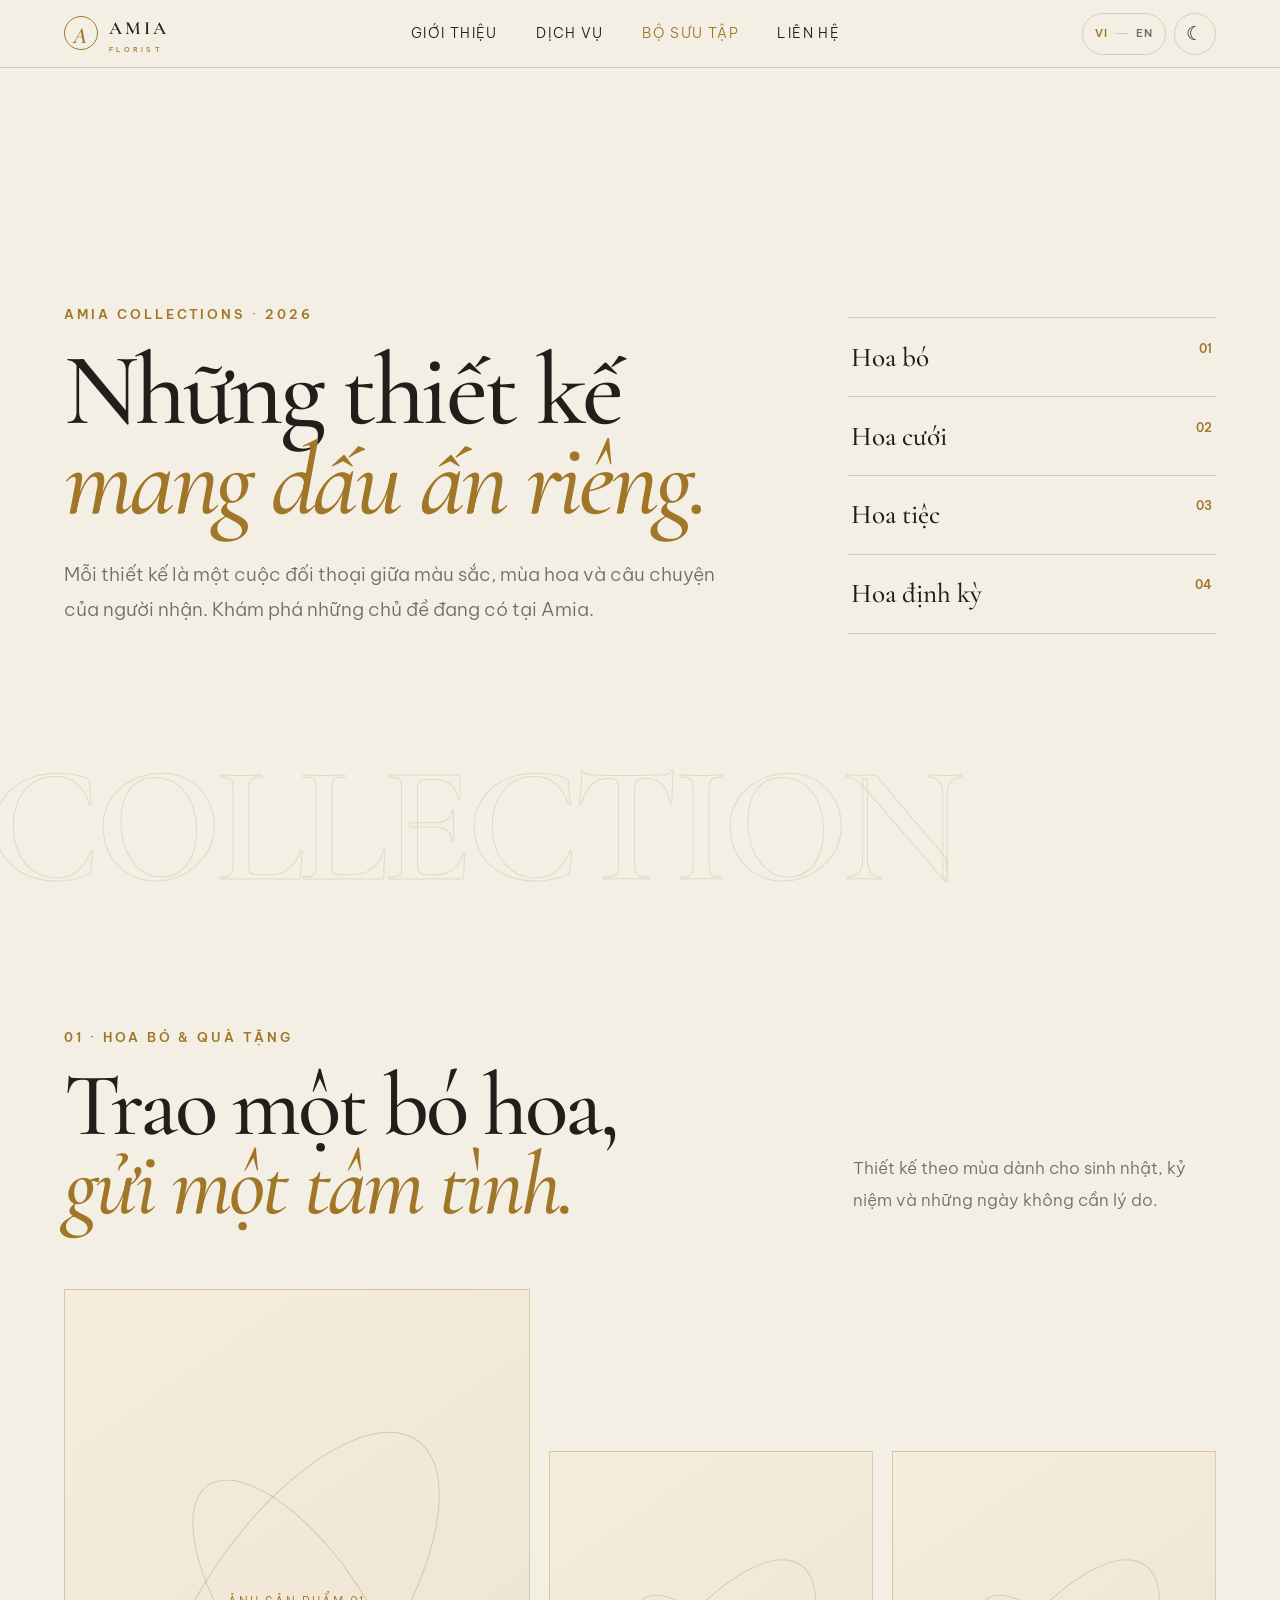
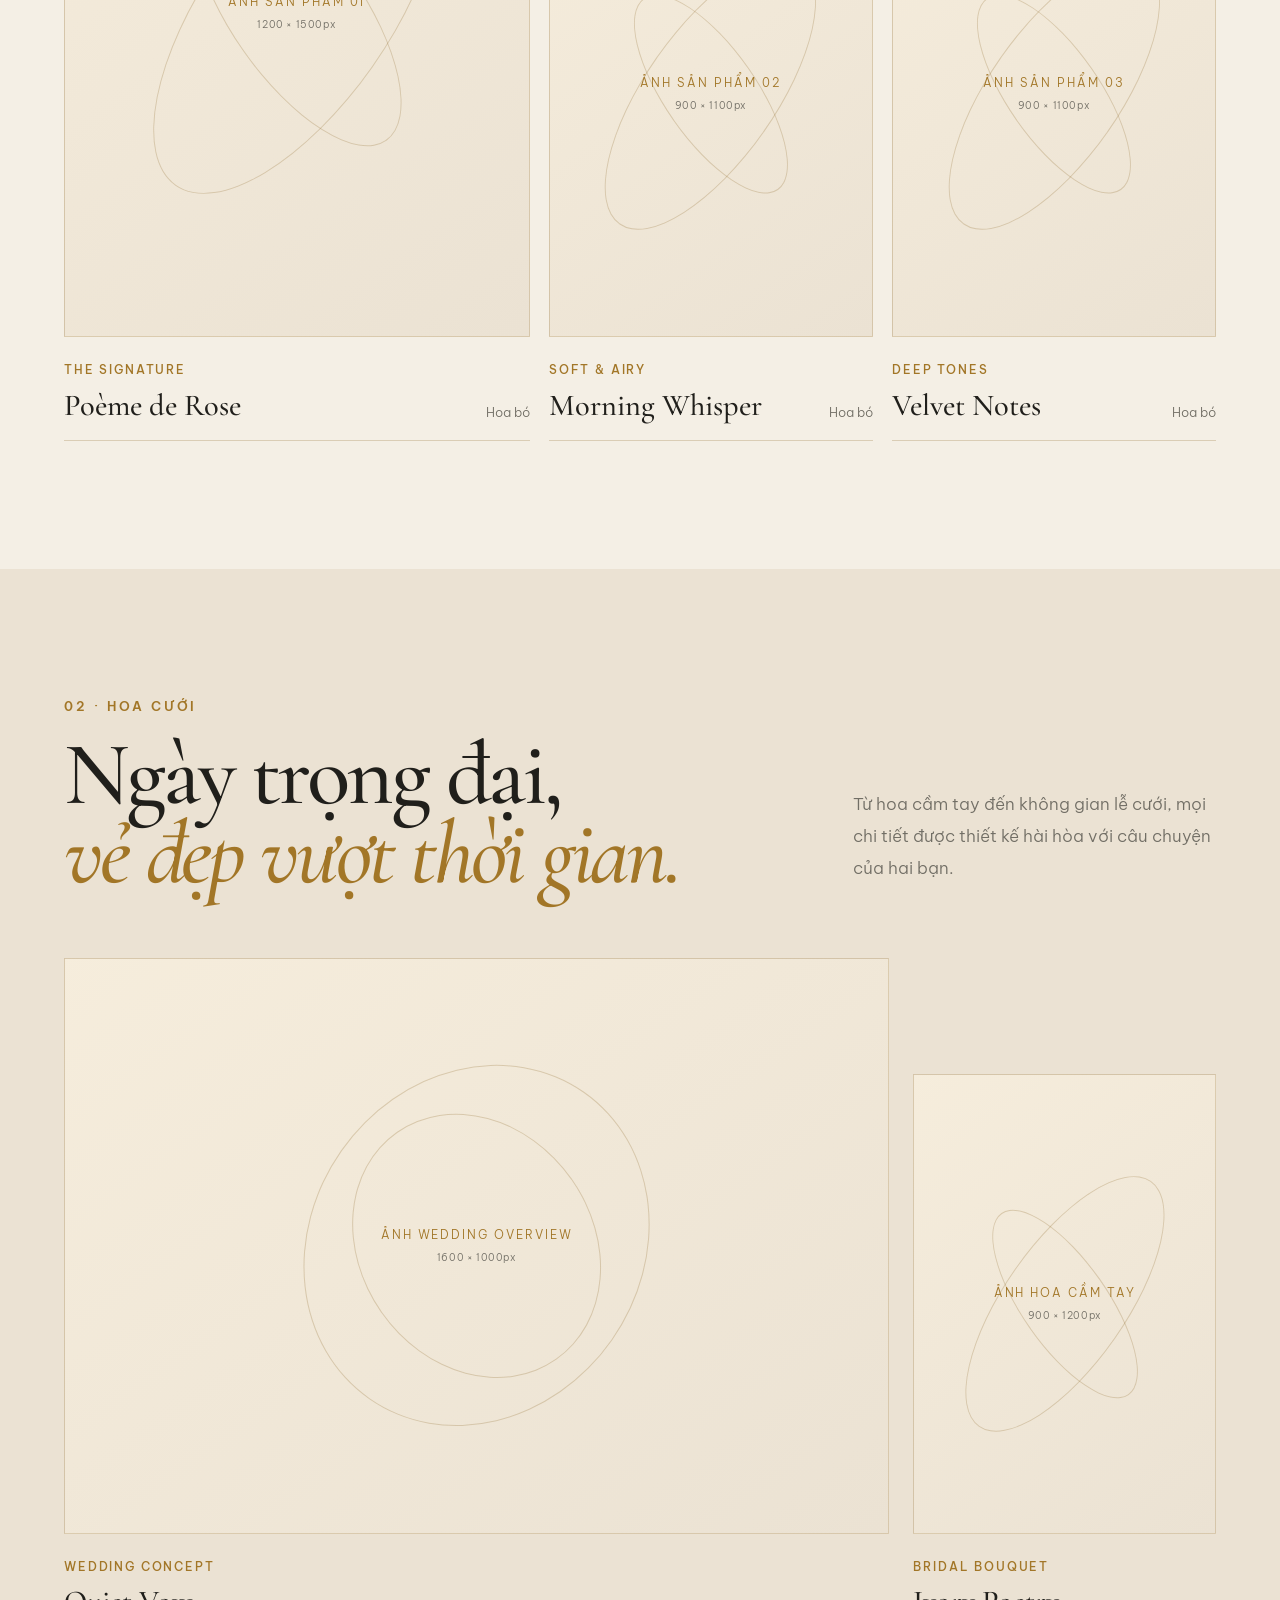
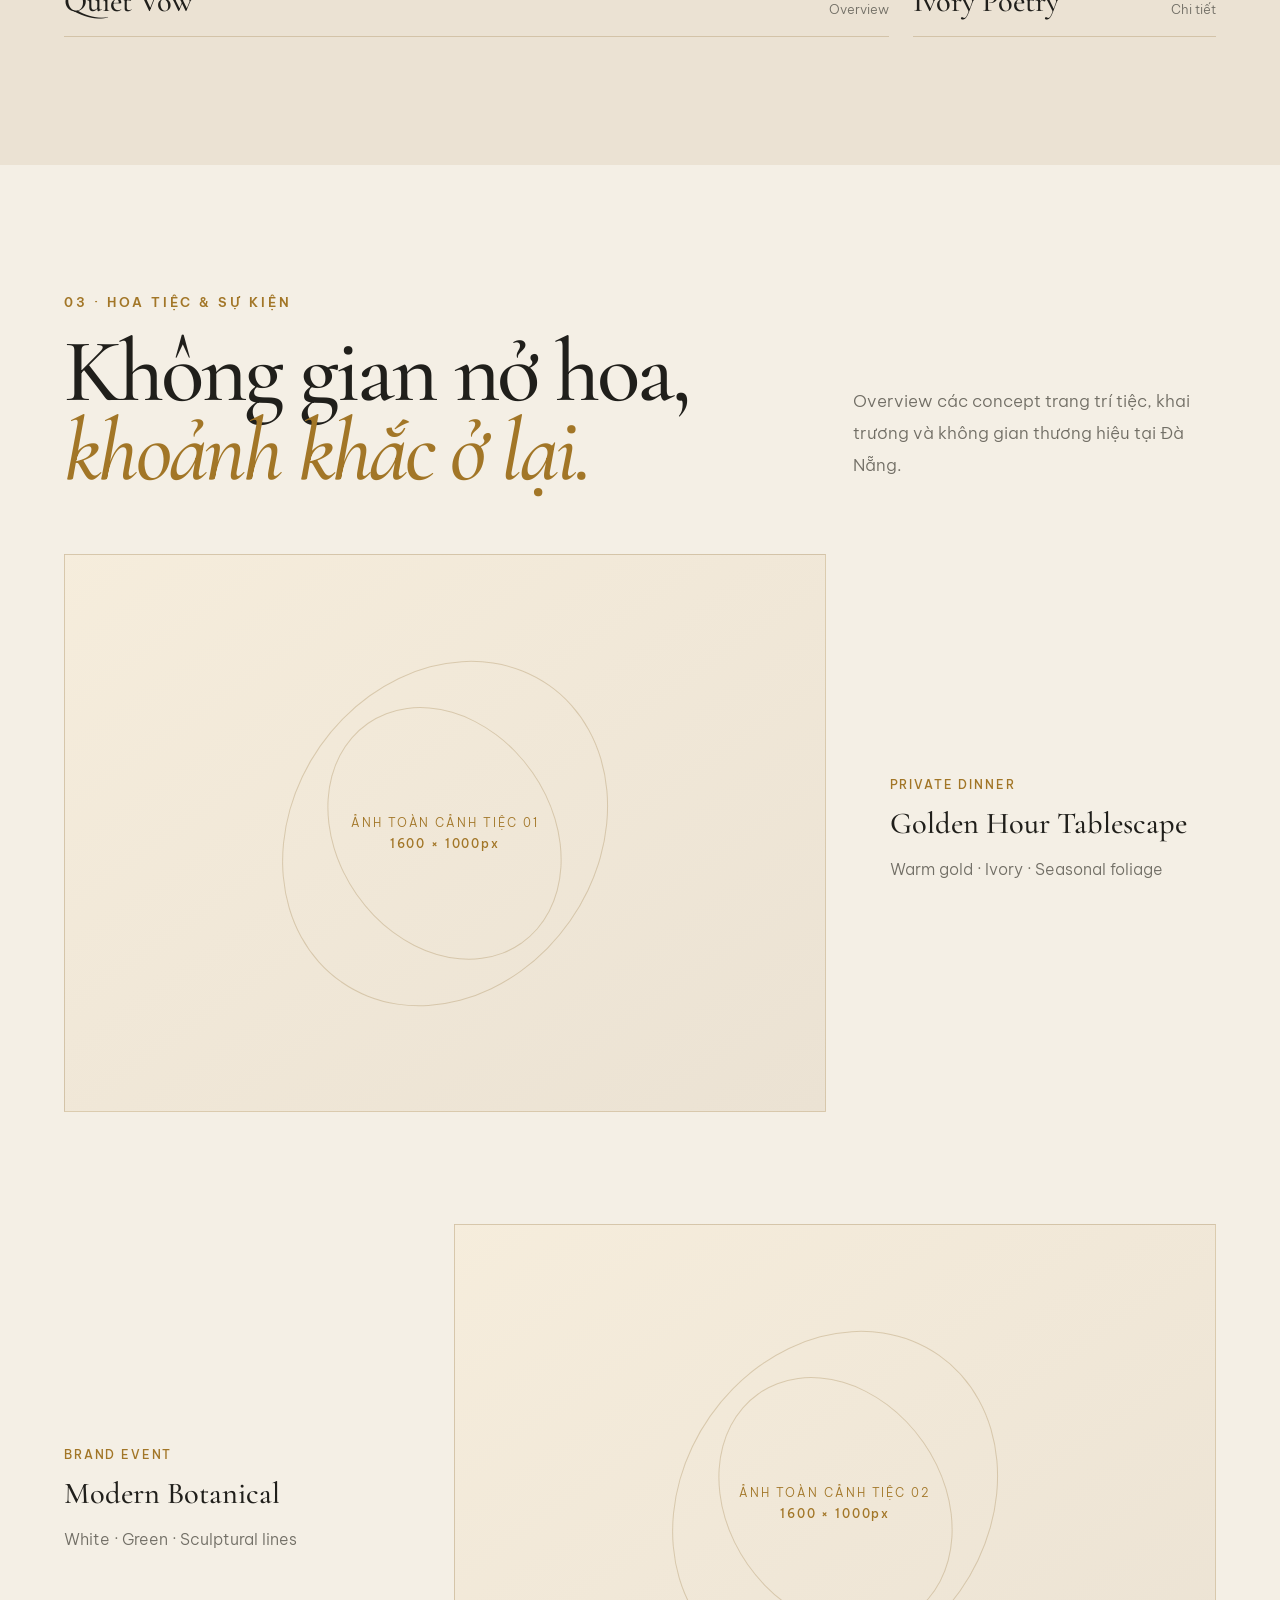
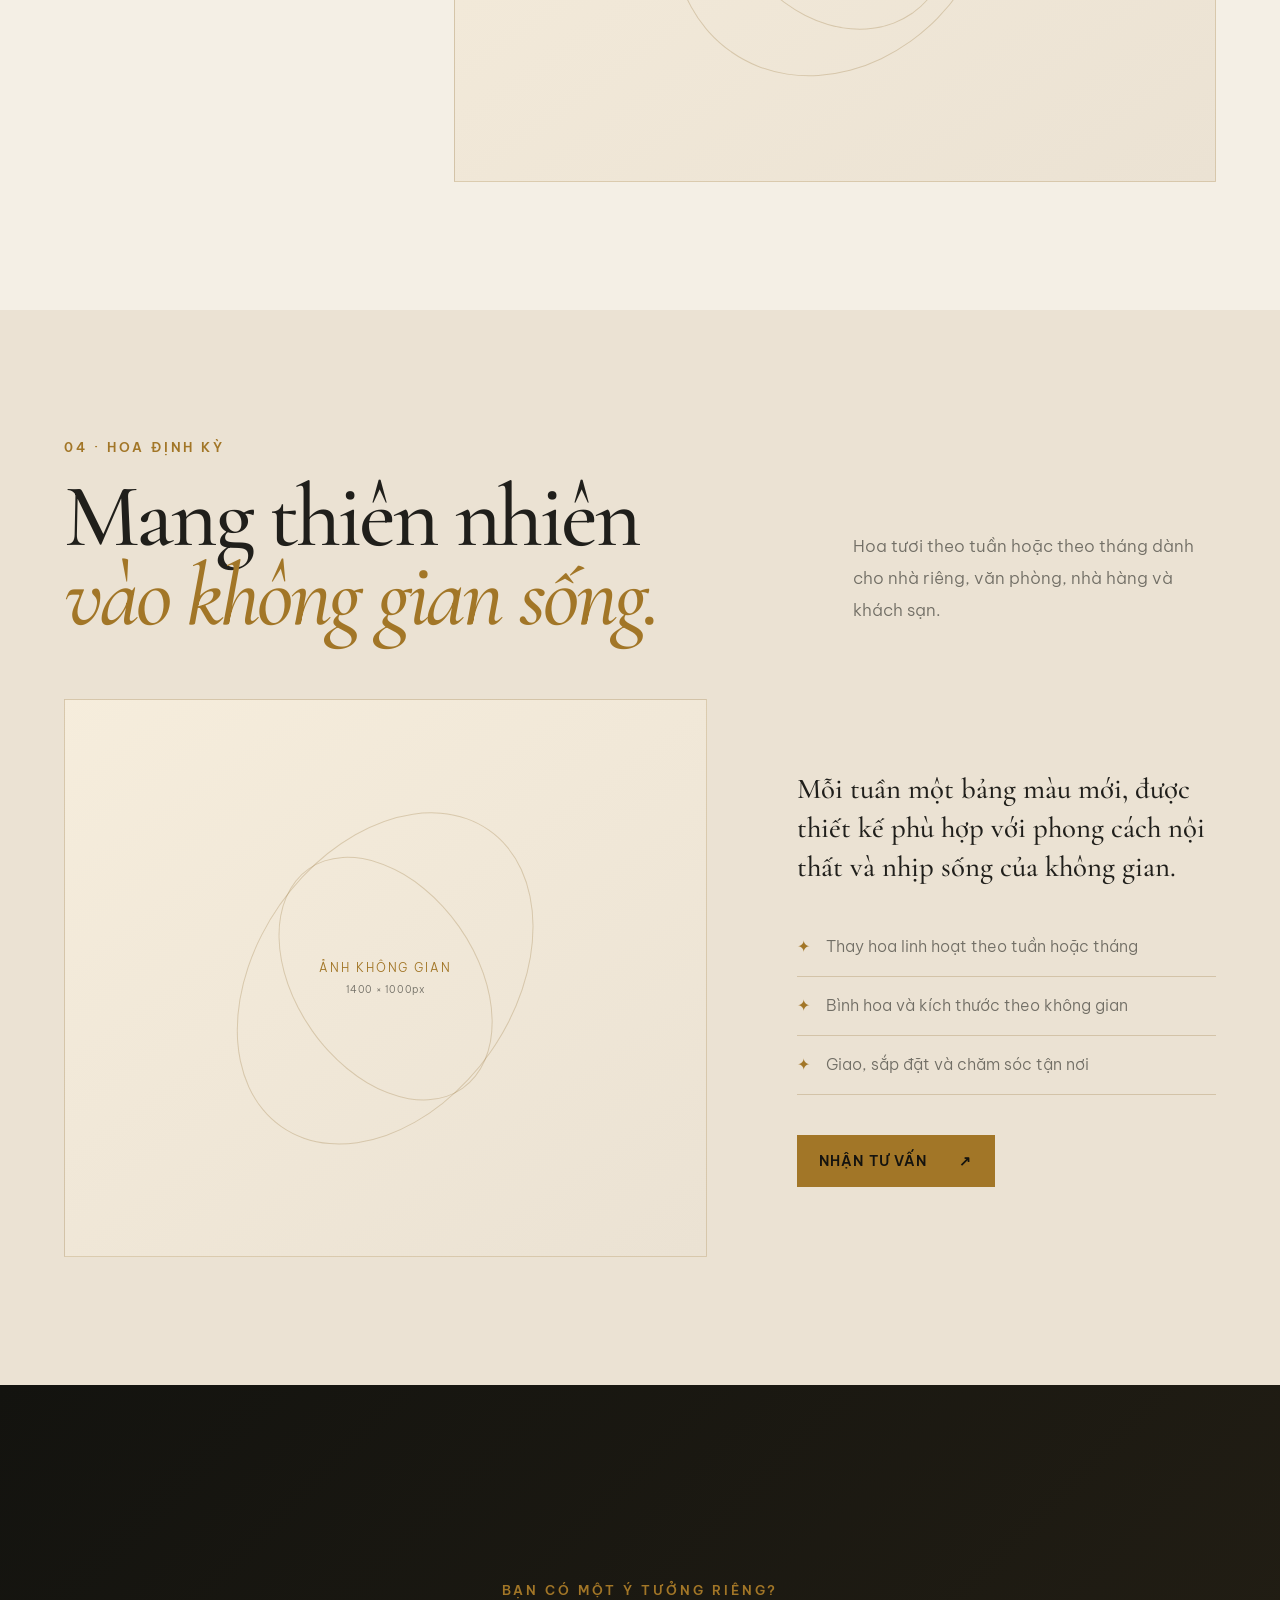
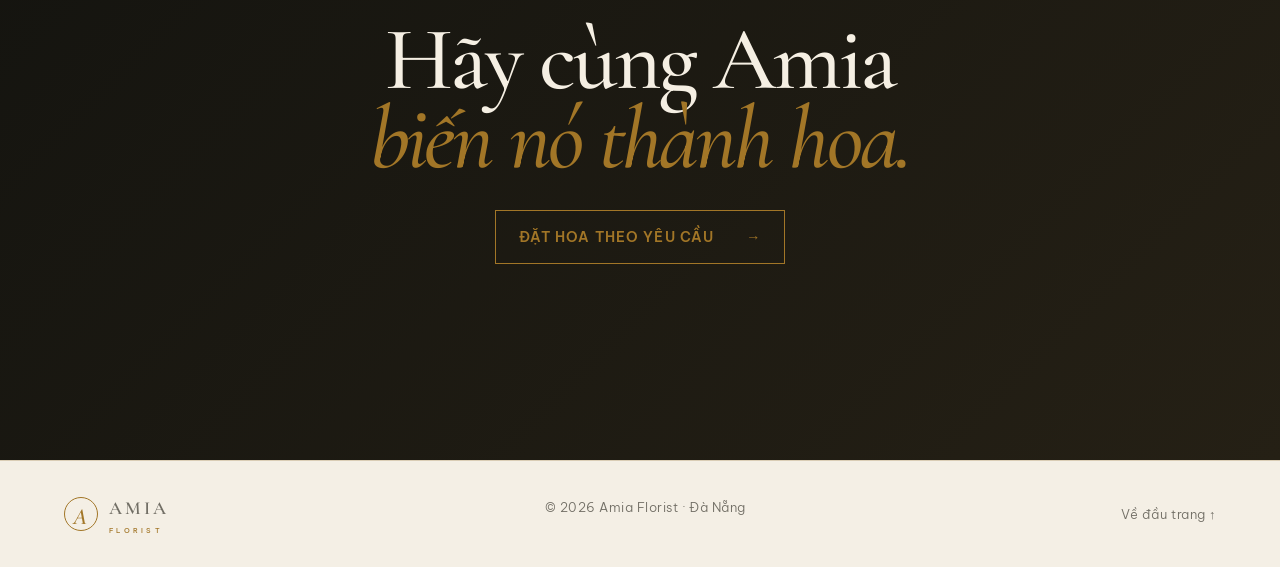
==== collection.html @ 40a5af95 "Init" ====
<!doctype html>
<html lang="vi" data-theme="dark">
<head>
  <meta charset="UTF-8">
  <meta name="viewport" content="width=device-width, initial-scale=1.0">
  <title>Bộ sưu tập hoa | Amia Florist Đà Nẵng</title>
  <meta name="description" content="Khám phá bộ sưu tập hoa bó, hoa cưới, hoa tiệc và trang trí sự kiện của Amia Florist tại Đà Nẵng.">
  <meta name="robots" content="index, follow">
  <link rel="canonical" href="https://your-domain.vn/collection.html">
  <link rel="preconnect" href="https://fonts.googleapis.com">
  <link rel="preconnect" href="https://fonts.gstatic.com" crossorigin>
  <link href="https://fonts.googleapis.com/css2?family=Be+Vietnam+Pro:wght@300;400;500;600&family=Cormorant+Garamond:ital,wght@0,500;0,600;1,500&display=swap" rel="stylesheet">
  <link rel="stylesheet" href="style.css">
  <link rel="stylesheet" href="collection.css">
</head>
<body class="collection-page">
  <a class="skip-link" href="#collection-main">Đi đến nội dung chính</a>
  <header class="site-header scrolled">
    <a class="brand" href="index.html" aria-label="Amia Florist - Trang chủ"><span class="brand-mark">A</span><span>AMIA <small>FLORIST</small></span></a>
    <nav class="desktop-nav" aria-label="Danh mục trang">
      <a href="index.html#about">Giới thiệu</a><a href="index.html#services">Dịch vụ</a>
      <a class="nav-active" href="#collection-main">Bộ sưu tập</a><a href="index.html#contact">Liên hệ</a>
    </nav>
    <div class="header-actions">
      <button class="language-toggle" type="button" aria-label="Switch to English" title="English"><span class="language-current">VI</span><i></i><span class="language-next">EN</span></button>
      <button class="theme-toggle" type="button" aria-label="Chuyển sang giao diện sáng"><span class="sun">☼</span><span class="moon">☾</span></button>
      <button class="menu-toggle" type="button" aria-label="Mở menu" aria-expanded="false"><span></span><span></span></button>
    </div>
  </header>
  <div class="mobile-menu" aria-hidden="true"><nav><a href="index.html">Trang chủ</a><a href="#bouquets">Hoa bó</a><a href="#wedding">Hoa cưới</a><a href="#events">Hoa tiệc</a><a href="#subscription">Hoa định kỳ</a><a href="index.html#contact">Liên hệ</a></nav></div>

  <main id="collection-main">
    <section class="collection-hero">
      <div class="collection-hero-copy reveal">
        <p class="eyebrow">AMIA COLLECTIONS · 2026</p>
        <h1>Những thiết kế<br><em>mang dấu ấn riêng.</em></h1>
        <p>Mỗi thiết kế là một cuộc đối thoại giữa màu sắc, mùa hoa và câu chuyện của người nhận. Khám phá những chủ đề đang có tại Amia.</p>
      </div>
      <nav class="collection-tabs reveal delay-1" aria-label="Chủ đề bộ sưu tập">
        <a href="#bouquets">Hoa bó <span>01</span></a><a href="#wedding">Hoa cưới <span>02</span></a><a href="#events">Hoa tiệc <span>03</span></a><a href="#subscription">Hoa định kỳ <span>04</span></a>
      </nav>
      <span class="giant-word">COLLECTION</span>
    </section>

    <section class="collection-section" id="bouquets">
      <header class="collection-heading reveal"><div><p class="eyebrow">01 · HOA BÓ & QUÀ TẶNG</p><h2>Trao một bó hoa,<br><em>gửi một tâm tình.</em></h2></div><p>Thiết kế theo mùa dành cho sinh nhật, kỷ niệm và những ngày không cần lý do.</p></header>
      <div class="product-grid product-grid-featured">
        <article class="product-card product-large reveal"><div class="image-placeholder"><span>ẢNH SẢN PHẨM 01<br><small>1200 × 1500px</small></span></div><div class="product-meta"><div><small>THE SIGNATURE</small><h3>Poème de Rose</h3></div><span>Hoa bó</span></div></article>
        <article class="product-card reveal delay-1"><div class="image-placeholder"><span>ẢNH SẢN PHẨM 02<br><small>900 × 1100px</small></span></div><div class="product-meta"><div><small>SOFT & AIRY</small><h3>Morning Whisper</h3></div><span>Hoa bó</span></div></article>
        <article class="product-card reveal delay-2"><div class="image-placeholder"><span>ẢNH SẢN PHẨM 03<br><small>900 × 1100px</small></span></div><div class="product-meta"><div><small>DEEP TONES</small><h3>Velvet Notes</h3></div><span>Hoa bó</span></div></article>
      </div>
    </section>

    <section class="collection-section collection-soft" id="wedding">
      <header class="collection-heading reveal"><div><p class="eyebrow">02 · HOA CƯỚI</p><h2>Ngày trọng đại,<br><em>vẻ đẹp vượt thời gian.</em></h2></div><p>Từ hoa cầm tay đến không gian lễ cưới, mọi chi tiết được thiết kế hài hòa với câu chuyện của hai bạn.</p></header>
      <div class="editorial-grid">
        <article class="product-card editorial-wide reveal"><div class="image-placeholder"><span>ẢNH WEDDING OVERVIEW<br><small>1600 × 1000px</small></span></div><div class="product-meta"><div><small>WEDDING CONCEPT</small><h3>Quiet Vow</h3></div><span>Overview</span></div></article>
        <article class="product-card reveal delay-1"><div class="image-placeholder"><span>ẢNH HOA CẦM TAY<br><small>900 × 1200px</small></span></div><div class="product-meta"><div><small>BRIDAL BOUQUET</small><h3>Ivory Poetry</h3></div><span>Chi tiết</span></div></article>
      </div>
    </section>

    <section class="collection-section" id="events">
      <header class="collection-heading reveal"><div><p class="eyebrow">03 · HOA TIỆC & SỰ KIỆN</p><h2>Không gian nở hoa,<br><em>khoảnh khắc ở lại.</em></h2></div><p>Overview các concept trang trí tiệc, khai trương và không gian thương hiệu tại Đà Nẵng.</p></header>
      <div class="event-showcase">
        <article class="event-card reveal"><div class="image-placeholder"><span>ẢNH TOÀN CẢNH TIỆC 01<br><small>1600 × 1000px</small></span></div><div><small>PRIVATE DINNER</small><h3>Golden Hour Tablescape</h3><p>Warm gold · Ivory · Seasonal foliage</p></div></article>
        <article class="event-card reverse reveal"><div class="image-placeholder"><span>ẢNH TOÀN CẢNH TIỆC 02<br><small>1600 × 1000px</small></span></div><div><small>BRAND EVENT</small><h3>Modern Botanical</h3><p>White · Green · Sculptural lines</p></div></article>
      </div>
    </section>

    <section class="collection-section collection-soft" id="subscription">
      <header class="collection-heading reveal"><div><p class="eyebrow">04 · HOA ĐỊNH KỲ</p><h2>Mang thiên nhiên<br><em>vào không gian sống.</em></h2></div><p>Hoa tươi theo tuần hoặc theo tháng dành cho nhà riêng, văn phòng, nhà hàng và khách sạn.</p></header>
      <div class="subscription-grid">
        <div class="image-placeholder reveal"><span>ẢNH KHÔNG GIAN<br><small>1400 × 1000px</small></span></div>
        <div class="subscription-copy reveal delay-1"><p>Mỗi tuần một bảng màu mới, được thiết kế phù hợp với phong cách nội thất và nhịp sống của không gian.</p><ul><li>Thay hoa linh hoạt theo tuần hoặc tháng</li><li>Bình hoa và kích thước theo không gian</li><li>Giao, sắp đặt và chăm sóc tận nơi</li></ul><a class="button button-primary" href="index.html#contact">Nhận tư vấn <span>↗</span></a></div>
      </div>
    </section>

    <section class="collection-cta">
      <p class="eyebrow">BẠN CÓ MỘT Ý TƯỞNG RIÊNG?</p><h2>Hãy cùng Amia<br><em>biến nó thành hoa.</em></h2><a class="button button-outline" href="index.html#contact">Đặt hoa theo yêu cầu <span>→</span></a>
    </section>
  </main>
  <footer class="collection-footer"><a class="brand" href="index.html"><span class="brand-mark">A</span><span>AMIA <small>FLORIST</small></span></a><p>© <span id="year"></span> Amia Florist · Đà Nẵng</p><a href="#collection-main">Về đầu trang ↑</a></footer>
  <script src="collection.js"></script>
</body>
</html>
---- style.css ----
:root {
  --bg: #0d0e0c; --bg-soft: #151612; --surface: #1a1b17; --text: #f3efe5;
  --muted: #aaa99f; --gold: #d4ad58; --gold-bright: #f0cb75; --line: rgba(212,173,88,.23);
  --serif: "Cormorant Garamond", Georgia, serif; --sans: "Be Vietnam Pro", Arial, sans-serif;
  --header: 84px; --pad: clamp(1.25rem, 5vw, 6rem); --ease: cubic-bezier(.2,.7,.2,1);
}
html[data-theme="light"] { --bg:#f4efe5; --bg-soft:#ebe2d3; --surface:#fffaf0; --text:#201f1b; --muted:#716e65; --gold:#a27627; --gold-bright:#8d641c; --line:rgba(135,96,30,.24); }
* { box-sizing: border-box; -webkit-user-select: none; user-select: none; }
input, textarea, select, [contenteditable="true"] { -webkit-user-select: text; user-select: text; }
html { scroll-behavior: smooth; scroll-snap-type: y mandatory; background: var(--bg); }
body { margin:0; color:var(--text); background:var(--bg); font-family:var(--sans); font-size:17px; font-weight:300; overflow-x:hidden; transition:background .5s,color .5s; }
body.menu-open { overflow:hidden; }
a { color:inherit; text-decoration:none; }
button { color:inherit; font:inherit; }
.skip-link { position:fixed; z-index:1000; top:-100px; left:1rem; background:var(--gold); color:#111; padding:.8rem 1rem; }
.skip-link:focus { top:1rem; }
.site-header { position:fixed; z-index:100; top:0; left:0; width:100%; height:var(--header); display:flex; align-items:center; justify-content:space-between; padding:0 var(--pad); border-bottom:1px solid transparent; transition:.4s; }
.site-header.scrolled { height:68px; background:color-mix(in srgb, var(--bg) 86%, transparent); backdrop-filter:blur(18px); border-color:var(--line); }
.brand { display:flex; align-items:center; gap:.7rem; font-family:var(--serif); font-size:1.15rem; letter-spacing:.16em; font-weight:600; }
.brand-mark { display:grid; place-items:center; width:34px; height:34px; border:1px solid var(--gold); color:var(--gold); border-radius:50%; font-style:italic; font-size:1.45rem; }
.brand small { display:block; font:500 .42rem var(--sans); letter-spacing:.48em; color:var(--gold); margin-top:2px; }
.desktop-nav { display:flex; gap:clamp(1.3rem,3vw,3.5rem); font-size:.8rem; letter-spacing:.12em; text-transform:uppercase; }
.desktop-nav a { position:relative; padding:.7rem 0; }
.desktop-nav a::after { content:""; position:absolute; left:0; bottom:0; height:1px; width:0; background:var(--gold); transition:.3s; }
.desktop-nav a:hover::after { width:100%; }
.header-actions { display:flex; gap:.5rem; align-items:center; }
.theme-toggle,.menu-toggle { width:42px; height:42px; border:0; background:transparent; cursor:pointer; display:grid; place-items:center; border-radius:50%; }
.language-toggle { height:42px; padding:0 .75rem; display:flex; align-items:center; gap:.45rem; border:1px solid var(--line); border-radius:30px; background:transparent; color:var(--muted); cursor:pointer; font-size:.56rem; font-weight:600; letter-spacing:.1em; transition:.3s; }
.language-toggle:hover { color:var(--gold); border-color:var(--gold); }
.language-toggle i { width:14px; height:1px; background:var(--line); }
.language-toggle .language-current { color:var(--gold); }
.theme-toggle { border:1px solid var(--line); position:relative; font-size:1.2rem; }
.theme-toggle .moon { display:none; } html[data-theme="light"] .theme-toggle .moon { display:inline; } html[data-theme="light"] .theme-toggle .sun { display:none; }
.menu-toggle { display:none; gap:5px; align-content:center; }
.menu-toggle span { display:block; width:22px; height:1px; background:currentColor; transition:.3s; }
.mobile-menu { display:none; }
.section-dots { position:fixed; z-index:50; right:1.4rem; top:50%; transform:translateY(-50%); display:flex; flex-direction:column; gap:.7rem; }
.section-dots a { width:5px; height:5px; border-radius:50%; background:var(--muted); opacity:.5; transition:.3s; }
.section-dots a.active { height:24px; background:var(--gold); border-radius:5px; opacity:1; }
.panel { position:relative; min-height:100vh; min-height:100svh; padding:calc(var(--header) + 2rem) var(--pad) 4rem; overflow:hidden; scroll-snap-align:start; }
.eyebrow { margin:0 0 1.2rem; color:var(--gold); font-size:.76rem; font-weight:500; letter-spacing:.28em; }
h1,h2,h3,p { margin-top:0; }
h1,h2 { font-family:var(--serif); font-weight:500; line-height:.88; letter-spacing:-.035em; }
h1 { font-size:clamp(4rem,9vw,9rem); margin-bottom:2rem; }
h2 { font-size:clamp(3.3rem,7vw,7rem); margin-bottom:2rem; }
h1 em,h2 em,blockquote em { color:var(--gold); font-weight:500; }
.button { display:inline-flex; align-items:center; justify-content:center; gap:2rem; padding:1rem 1.3rem; font-size:.8rem; font-weight:500; letter-spacing:.1em; text-transform:uppercase; transition:.3s var(--ease); }
.button-primary { background:var(--gold); color:#14130f; }
.button-primary:hover { background:var(--gold-bright); transform:translateY(-3px); }
.button-outline { border:1px solid var(--gold); color:var(--gold); }
.button-outline:hover { background:var(--gold); color:#14130f; }
.text-link { display:inline-flex; gap:1rem; align-items:center; padding:.7rem 0; border-bottom:1px solid var(--line); font-size:.84rem; letter-spacing:.06em; }
.text-link span { color:var(--gold); transition:.3s; }.text-link:hover span { transform:translateX(6px); }
.hero { display:grid; grid-template-columns:minmax(0,1.05fr) minmax(300px,.75fr); align-items:center; gap:clamp(2rem,6vw,8rem); padding-top:var(--header); }
.hero-copy { position:relative; z-index:2; padding-top:2rem; }
.hero .lead { max-width:620px; margin:0 0 2.2rem; color:var(--muted); line-height:1.85; font-size:clamp(1rem,1.3vw,1.16rem); }
.hero-actions { display:flex; flex-wrap:wrap; align-items:center; gap:1.8rem; }
.hero-visual { position:relative; height:min(72vh,780px); }
.image-placeholder { position:relative; width:100%; height:100%; display:grid; place-items:center; overflow:hidden; color:var(--gold); background:linear-gradient(145deg, color-mix(in srgb,var(--surface) 90%,var(--gold)), var(--bg-soft)); border:1px solid var(--line); }
.image-placeholder::before,.image-placeholder::after { content:""; position:absolute; width:40%; height:65%; border-radius:50%; border:1px solid var(--line); transform:rotate(35deg); }
.image-placeholder::after { transform:rotate(-35deg); width:28%; height:48%; }
.image-placeholder span { position:relative; z-index:1; text-align:center; letter-spacing:.22em; font-size:.66rem; line-height:1.8; }
.image-placeholder small { color:var(--muted); letter-spacing:.06em; }
.hero-image { border-radius:48% 48% 4px 4px; }
.orbit-text { position:absolute; right:-2.3rem; top:15%; width:92px; height:92px; border:1px solid var(--gold); background:var(--bg); border-radius:50%; display:flex; flex-direction:column; align-items:center; justify-content:center; color:var(--gold); font-size:.52rem; letter-spacing:.16em; animation:float 4s ease-in-out infinite; }
.orbit-text b { font-size:1rem; margin:.2rem; }
.giant-word { position:absolute; z-index:0; bottom:-3.5vw; left:-1vw; color:transparent; -webkit-text-stroke:1px var(--line); font:600 20vw/.7 var(--serif); letter-spacing:-.04em; opacity:.7; }
.scroll-cue { position:absolute; z-index:2; bottom:2rem; right:var(--pad); display:flex; align-items:center; gap:1rem; color:var(--muted); font-size:.58rem; letter-spacing:.16em; text-transform:uppercase; transform:rotate(90deg) translateX(100%); transform-origin:right bottom; }
.scroll-cue i { width:50px; height:1px; background:var(--gold); animation:pulseLine 2s infinite; }
.section-index { position:absolute; left:var(--pad); top:calc(var(--header) + 1rem); color:var(--muted); font-size:.62rem; letter-spacing:.18em; }.section-index span{color:var(--gold);}
.about { padding-top:calc(var(--header) + 4rem); }
.about-heading { margin-left:36%; }
.about-grid { display:grid; grid-template-columns:minmax(260px,.7fr) minmax(300px,.9fr); gap:clamp(3rem,8vw,10rem); align-items:center; max-width:1200px; margin:-1rem auto 0; }
.about-art { height:min(53vh,570px); position:relative; }.portrait{border-radius:48% 48% 0 0;}
.hand-note { position:absolute; right:-3.5rem; bottom:12%; color:var(--gold); font:italic 1.45rem var(--serif); transform:rotate(-8deg); }
.about-copy p { color:var(--muted); line-height:1.9; max-width:620px; }.about-copy .dropcap { color:var(--text); font-size:1.04rem; }.dropcap::first-letter { float:left; font:500 4rem/.72 var(--serif); color:var(--gold); margin:.45rem .6rem 0 0; }
.stats { display:flex; gap:clamp(2rem,5vw,5rem); padding:2rem 0; margin:1rem 0; border-top:1px solid var(--line); border-bottom:1px solid var(--line); }
.stats div { display:flex; align-items:center; gap:1rem; }.stats strong { color:var(--gold); font:500 2.4rem var(--serif); }.stats span { color:var(--muted); font-size:.66rem; line-height:1.7; }
.services { background:var(--bg-soft); display:flex; flex-direction:column; justify-content:center; }
.section-intro { display:grid; grid-template-columns:1fr .7fr; gap:2rem; align-items:end; margin-bottom:2rem; }.section-intro h2{margin-bottom:0}.section-intro>p{color:var(--muted);line-height:1.8;max-width:500px;justify-self:end}
.service-list { border-top:1px solid var(--line); }
.service-item { display:grid; grid-template-columns:70px 1fr 50px; align-items:center; gap:1rem; padding:clamp(1.1rem,2.2vh,2rem) 0; border-bottom:1px solid var(--line); transition:.35s; cursor:pointer; }
.service-item:hover,.service-item:focus { padding-left:1.2rem; color:var(--gold); outline:none; }.service-number{font:.88rem var(--serif);color:var(--gold)}.service-item h3{font:500 clamp(1.5rem,2.8vw,2.6rem) var(--serif);margin:0 0 .3rem}.service-item p{margin:0;color:var(--muted);font-size:.8rem}.service-arrow{font-size:1.2rem;color:var(--gold)}
.gallery { min-height:110vh; background:var(--bg); }.gallery-heading{position:absolute;z-index:2;top:13%;left:var(--pad)}
.gallery-grid { height:calc(100svh - var(--header) - 7rem); min-height:600px; display:grid; grid-template-columns:1.15fr .85fr; grid-template-rows:1fr 1fr; gap:1.2rem; margin-left:34%; }
.gallery-card { position:relative; margin:0; overflow:hidden; cursor:pointer; }.gallery-card.card-tall{grid-row:1/3}.gallery-card .image-placeholder{transition:.6s var(--ease)}.gallery-card:hover .image-placeholder{transform:scale(1.02)}
.gallery-card figcaption { position:absolute;left:0;bottom:0;width:100%;padding:2.5rem 1.3rem 1.2rem;background:linear-gradient(transparent,rgba(0,0,0,.72));color:#fff;display:flex;justify-content:space-between;align-items:end}.gallery-card figcaption span{font-size:.56rem;letter-spacing:.12em}.gallery-card figcaption strong{font:500 1.35rem var(--serif)}
.process { display:grid; grid-template-columns:.8fr 1.2fr; grid-template-rows:auto auto; align-items:center; column-gap:clamp(3rem,8vw,10rem); background:var(--bg-soft); }.process-title h2{margin-bottom:0}.process-steps{list-style:none;margin:0;padding:0;border-top:1px solid var(--line)}.process-steps li{display:grid;grid-template-columns:70px 1fr;gap:1rem;padding:clamp(1.2rem,2.7vh,2rem) 0;border-bottom:1px solid var(--line)}.process-steps li>span{color:var(--gold);font:500 1.3rem var(--serif)}.process-steps h3{font:500 1.45rem var(--serif);margin:0 0 .3rem}.process-steps p{color:var(--muted);font-size:.76rem;line-height:1.7;margin:0}.process .button{justify-self:start;align-self:start;margin-top:2rem}
.manifesto { display:grid;place-items:center;background:linear-gradient(135deg,#13130f,#252015);color:#f5efe3;text-align:center; }.manifesto-inner{position:relative;z-index:2}.quote-mark{display:block;color:var(--gold);font:6rem/.5 var(--serif)}blockquote{margin:2rem 0;font:500 clamp(2.7rem,6vw,6.5rem)/.98 var(--serif);letter-spacing:-.03em}.manifesto-inner p{color:var(--gold);font-size:.62rem;letter-spacing:.3em}.petal{position:absolute;border:1px solid rgba(212,173,88,.25);border-radius:100% 0 100% 0;width:28vw;height:42vw;transform:rotate(35deg)}.petal-one{left:-12vw;top:-15vw}.petal-two{right:-14vw;bottom:-18vw;transform:rotate(215deg)}.manifesto-strip{position:absolute;bottom:4rem;left:-2%;width:104%;padding:.8rem 0;border-top:1px solid rgba(212,173,88,.25);border-bottom:1px solid rgba(212,173,88,.25);color:rgba(212,173,88,.45);font-size:.58rem;letter-spacing:.35em;white-space:nowrap;transform:rotate(-2deg)}
.contact { display:grid;grid-template-columns:1.15fr .7fr;grid-template-rows:1fr auto;gap:3rem 8vw;align-items:center;background:var(--bg);padding-bottom:2rem}.contact-main>p:not(.eyebrow){color:var(--muted);line-height:1.8;max-width:600px}.social-links{display:grid;grid-template-columns:1fr 1fr;gap:.8rem;margin-top:2rem;max-width:620px}.social-links a{display:grid;grid-template-columns:36px 1fr auto;align-items:center;gap:.7rem;padding:1rem;border:1px solid var(--line);font-size:.72rem;transition:.3s}.social-links a:hover{background:var(--gold);border-color:var(--gold);color:#16140f;transform:translateY(-3px)}.social-links span{display:grid;place-items:center;width:30px;height:30px;border:1px solid currentColor;border-radius:50%;font-size:.54rem}.contact-info{border-left:1px solid var(--line);padding-left:clamp(1.5rem,4vw,4rem)}.contact-info>div{padding:1.35rem 0;border-bottom:1px solid var(--line)}.contact-info span{color:var(--gold);font-size:.58rem;letter-spacing:.2em}.contact-info p{color:var(--muted);font-size:.82rem;line-height:1.8;margin:.7rem 0}.contact-info a:hover{color:var(--gold)}.contact-info div>a{font-size:.65rem;border-bottom:1px solid var(--gold)}
footer{grid-column:1/-1;display:flex;justify-content:space-between;align-items:end;padding-top:1.5rem;border-top:1px solid var(--line);font-size:.58rem;color:var(--muted);letter-spacing:.06em}.footer-brand{color:var(--text)}
.reveal { opacity:0; transform:translateY(35px); transition:opacity .8s var(--ease), transform .8s var(--ease); }.reveal.visible { opacity:1; transform:none; }.delay-1{transition-delay:.12s}.delay-2{transition-delay:.22s}.delay-3{transition-delay:.32s}
@keyframes float{50%{transform:translateY(-12px)}}@keyframes pulseLine{0%,100%{transform:scaleX(.3);transform-origin:left}50%{transform:scaleX(1);transform-origin:left}}
@media (max-width:900px){
  :root{--header:70px}.desktop-nav{display:none}.menu-toggle{display:grid}.section-dots{display:none}.panel{padding:calc(var(--header) + 2rem) var(--pad) 3.5rem;min-height:100svh;scroll-snap-align:none}.mobile-menu{display:grid;position:fixed;z-index:90;inset:0;background:var(--bg);place-items:center;opacity:0;visibility:hidden;transition:.35s}.mobile-menu.open{opacity:1;visibility:visible}.mobile-menu nav{display:flex;flex-direction:column;text-align:center;gap:1.25rem}.mobile-menu a{font:500 2.3rem var(--serif)}.menu-open .menu-toggle span:first-child{transform:translateY(3px) rotate(45deg)}.menu-open .menu-toggle span:last-child{transform:translateY(-3px) rotate(-45deg)}
  .hero{grid-template-columns:1fr;padding-top:calc(var(--header) + 2rem);align-content:center}.hero-copy{padding:0}.hero h1{font-size:clamp(3.6rem,15vw,6rem)}.hero-visual{position:absolute;z-index:0;right:-15%;top:20%;width:55%;height:60%;opacity:.32}.hero-copy{max-width:88%}.orbit-text{display:none}.scroll-cue{display:none}.giant-word{font-size:38vw;bottom:1rem}.about-heading{margin:0;padding-top:2.5rem}.about-grid{grid-template-columns:.65fr 1fr;gap:2.2rem}.about-art{height:46vh}.hand-note{right:-1rem}.section-intro{grid-template-columns:1fr}.section-intro>p{justify-self:start}.gallery{padding-bottom:5rem}.gallery-heading{position:relative;top:auto;left:auto}.gallery-grid{margin:0;height:auto;min-height:0;grid-template-columns:1fr 1fr;grid-template-rows:480px 260px}.process{grid-template-columns:1fr;grid-template-rows:auto auto auto}.process-title h2{margin-bottom:2rem}.process .button{margin-top:2rem}.contact{grid-template-columns:1fr 1fr;align-content:center}.contact-main{grid-column:1/-1}.contact-info{grid-column:1/-1;border-left:0;padding-left:0;display:grid;grid-template-columns:repeat(3,1fr);gap:1.5rem}.contact-info>div{border-top:1px solid var(--line)}
}
@media (max-width:600px){
  html{scroll-snap-type:none}.site-header{padding:0 1rem}.brand{font-size:.92rem}.brand-mark{width:30px;height:30px}.language-toggle{height:36px;padding:0 .55rem}.language-toggle i,.language-toggle .language-next{display:none}.theme-toggle,.menu-toggle{width:38px;height:38px}.panel{padding-left:1.25rem;padding-right:1.25rem}.hero{min-height:100svh}.hero-copy{max-width:100%}.hero .lead{max-width:88%}.hero-actions{align-items:flex-start;flex-direction:column;gap:.7rem}.hero-visual{right:-30%;width:74%}.about{padding-top:calc(var(--header) + 1rem)}.section-index{position:relative;left:auto;top:auto}.about-heading{padding-top:2rem}.about-grid{grid-template-columns:1fr;margin:0}.about-art{height:42vh;width:78%;margin-left:auto}.about-copy{padding-top:1rem}.hand-note{right:auto;left:-25%}.stats{gap:1.5rem}.stats div{align-items:flex-start;flex-direction:column;gap:.25rem}.services{min-height:auto}.section-intro{margin-bottom:1rem}.service-item{grid-template-columns:38px 1fr 24px}.service-item p{line-height:1.5}.gallery{min-height:auto}.gallery-grid{display:flex;overflow-x:auto;gap:1rem;padding-bottom:1rem;scroll-snap-type:x mandatory}.gallery-card,.gallery-card.card-tall{flex:0 0 82vw;height:58vh;scroll-snap-align:center}.process{min-height:auto}.process-steps li{grid-template-columns:45px 1fr}.manifesto{min-height:100svh}.manifesto-strip{bottom:2rem}.contact{display:flex;flex-direction:column;align-items:stretch;min-height:auto}.social-links{grid-template-columns:1fr}.contact-info{display:block}.contact-info>div{border-top:0}.contact-info>div:first-child{border-top:1px solid var(--line)}footer{flex-direction:column;align-items:flex-start;gap:1.3rem}.footer-brand{order:0}footer p{order:1}footer>a:last-child{order:2}
}
@media (prefers-reduced-motion:reduce){html{scroll-behavior:auto}*,*::before,*::after{animation-duration:.01ms!important;animation-iteration-count:1!important;transition-duration:.01ms!important}.reveal{opacity:1;transform:none}}

/* Readability scale */
body { font-size:18px; line-height:1.65; }
.desktop-nav { font-size:.86rem; letter-spacing:.1em; }
.language-toggle { font-size:.68rem; letter-spacing:.08em; }
.eyebrow { font-size:.84rem; font-weight:600; letter-spacing:.22em; line-height:1.5; }
.button { padding:1.05rem 1.4rem; font-size:.88rem; font-weight:600; letter-spacing:.08em; line-height:1.3; }
.text-link { font-size:.94rem; font-weight:400; letter-spacing:.035em; }
.hero .lead { max-width:650px; font-size:clamp(1.08rem,1.35vw,1.25rem); }
.image-placeholder span { font-size:.76rem; letter-spacing:.16em; }
.section-index { font-size:.74rem; letter-spacing:.14em; }
.about-copy p { max-width:660px; font-size:1.04rem; }
.about-copy .dropcap { font-size:1.14rem; }
.stats span { font-size:.78rem; line-height:1.65; }
.section-intro>p { font-size:1.02rem; }
.service-number { font-size:1rem; }
.service-item h3 { font-size:clamp(1.65rem,2.8vw,2.7rem); }
.service-item p { font-size:.9rem; line-height:1.55; }
.gallery-card figcaption span { font-size:.7rem; letter-spacing:.1em; }
.gallery-card figcaption strong { font-size:1.55rem; }
.process-steps li>span { font-size:1.4rem; }
.process-steps h3 { font-size:1.65rem; }
.process-steps p { font-size:.88rem; }
.manifesto-inner p { font-size:.72rem; }
.contact-main>p:not(.eyebrow) { max-width:620px; font-size:1.03rem; }
.social-links a { font-size:.86rem; font-weight:400; }
.social-links span { font-size:.64rem; }
.contact-info span { font-size:.7rem; font-weight:500; letter-spacing:.16em; }
.contact-info p { font-size:.94rem; }
.contact-info div>a { font-size:.78rem; }
footer { font-size:.7rem; letter-spacing:.04em; }

@media (max-width:600px) {
  body { font-size:17px; }
  .eyebrow { font-size:.76rem; }
  .hero .lead { font-size:1.04rem; line-height:1.75; }
  .service-item p, .process-steps p { font-size:.86rem; }
}
---- collection.css ----
.collection-page { font-size:17px; }
.collection-page .site-header { background:color-mix(in srgb,var(--bg) 90%,transparent); backdrop-filter:blur(18px); }
.nav-active { color:var(--gold); }
.collection-hero { position:relative; min-height:100svh; padding:calc(var(--header) + 7vh) var(--pad) 6rem; display:grid; grid-template-columns:1.2fr .65fr; gap:8vw; align-items:center; overflow:hidden; }
.collection-hero-copy { position:relative; z-index:2; }.collection-hero h1{font-size:clamp(4rem,8vw,8.5rem)}.collection-hero-copy>p:last-child{max-width:650px;color:var(--muted);line-height:1.9;font-size:1.05rem}
.collection-tabs{position:relative;z-index:2;border-top:1px solid var(--line)}.collection-tabs a{display:flex;justify-content:space-between;padding:1.35rem .25rem;border-bottom:1px solid var(--line);font:500 1.5rem var(--serif);transition:.3s}.collection-tabs a span{font:500 .65rem var(--sans);color:var(--gold)}.collection-tabs a:hover{padding-left:1rem;color:var(--gold)}
.collection-hero .giant-word{font-size:13vw;white-space:nowrap;bottom:1rem}
.collection-section{padding:clamp(6rem,10vw,10rem) var(--pad);scroll-margin-top:68px}.collection-soft{background:var(--bg-soft)}
.collection-heading{display:grid;grid-template-columns:1.2fr .6fr;gap:4rem;align-items:end;margin-bottom:4rem}.collection-heading h2{margin:0}.collection-heading>p{color:var(--muted);line-height:1.9;margin:0 0 .6rem}
.product-grid{display:grid;grid-template-columns:1.15fr .8fr .8fr;gap:1.2rem;align-items:end}.product-card{margin:0}.product-card .image-placeholder{height:54vh;min-height:460px}.product-large .image-placeholder{height:72vh}.product-meta{display:flex;justify-content:space-between;align-items:end;padding:1rem 0;border-bottom:1px solid var(--line)}.product-meta small,.event-card small{color:var(--gold);font-size:.6rem;letter-spacing:.2em}.product-meta h3,.event-card h3{font:500 1.75rem var(--serif);margin:.25rem 0 0}.product-meta>span{color:var(--muted);font-size:.7rem}
.editorial-grid{display:grid;grid-template-columns:1.5fr .55fr;gap:1.5rem;align-items:end}.editorial-wide .image-placeholder{height:64vh}.editorial-grid article:last-child .image-placeholder{height:50vh}
.event-showcase{display:flex;flex-direction:column;gap:7rem}.event-card{display:grid;grid-template-columns:1.4fr .6fr;gap:5vw;align-items:center}.event-card.reverse{grid-template-columns:.6fr 1.4fr}.event-card.reverse .image-placeholder{grid-column:2}.event-card.reverse>div:last-child{grid-row:1;grid-column:1}.event-card .image-placeholder{height:62vh}.event-card h3{font-size:clamp(2rem,4vw,4rem);line-height:.95;margin:.8rem 0 1rem}.event-card p{color:var(--muted);line-height:1.7}
.subscription-grid{display:grid;grid-template-columns:1.15fr .75fr;gap:7vw;align-items:center}.subscription-grid>.image-placeholder{height:62vh}.subscription-copy>p{font:500 1.8rem/1.35 var(--serif)}.subscription-copy ul{list-style:none;padding:0;margin:2rem 0 2.5rem}.subscription-copy li{padding:1rem 0;border-bottom:1px solid var(--line);color:var(--muted);font-size:.85rem}.subscription-copy li::before{content:'✦';color:var(--gold);margin-right:1rem}
.collection-cta{min-height:75vh;padding:8rem var(--pad);display:flex;flex-direction:column;align-items:center;justify-content:center;text-align:center;background:linear-gradient(135deg,#13130f,#252015);color:#f5efe3}.collection-cta h2{font-size:clamp(3.5rem,7vw,7rem)}
.collection-footer{padding:2rem var(--pad);display:flex;justify-content:space-between;align-items:center;border-top:1px solid var(--line);font-size:.68rem;color:var(--muted)}
@media(max-width:900px){.collection-hero{grid-template-columns:1fr;align-content:center}.collection-tabs{display:grid;grid-template-columns:1fr 1fr}.collection-tabs a:nth-child(odd){margin-right:1rem}.collection-heading{grid-template-columns:1fr}.product-grid{grid-template-columns:1fr 1fr}.product-large{grid-column:1/-1}.product-large .image-placeholder{height:60vh}.editorial-grid{grid-template-columns:1fr 1fr}.event-card,.event-card.reverse{grid-template-columns:1fr}.event-card.reverse .image-placeholder,.event-card.reverse>div:last-child{grid-column:auto;grid-row:auto}.event-card.reverse .image-placeholder{order:0}.event-card.reverse>div:last-child{order:1}.subscription-grid{grid-template-columns:1fr}.subscription-grid>.image-placeholder{height:52vh}}
@media(max-width:600px){.collection-hero{padding-left:1.25rem;padding-right:1.25rem}.collection-hero h1{font-size:3.8rem}.collection-tabs{grid-template-columns:1fr}.collection-tabs a:nth-child(odd){margin-right:0}.collection-section{padding-left:1.25rem;padding-right:1.25rem}.collection-heading{gap:1rem;margin-bottom:2.5rem}.product-grid,.editorial-grid{display:flex;overflow-x:auto;scroll-snap-type:x mandatory}.product-card,.product-large,.editorial-wide,.editorial-grid article:last-child{flex:0 0 82vw;scroll-snap-align:center}.product-card .image-placeholder,.product-large .image-placeholder,.editorial-wide .image-placeholder,.editorial-grid article:last-child .image-placeholder{height:58vh;min-height:0}.event-showcase{gap:4rem}.event-card .image-placeholder{height:48vh}.collection-footer{flex-direction:column;align-items:flex-start;gap:1.5rem}}

/* Collection readability scale */
.collection-page { font-size:18px; }
.collection-hero-copy>p:last-child { max-width:680px; font-size:1.16rem; }
.collection-tabs a { padding:1.4rem .25rem; font-size:1.7rem; }
.collection-tabs a span { font-size:.76rem; font-weight:600; }
.collection-heading>p { font-size:1.05rem; }
.product-meta small, .event-card small { font-size:.72rem; font-weight:500; letter-spacing:.16em; }
.product-meta h3, .event-card h3 { font-size:1.9rem; }
.product-meta>span { font-size:.82rem; }
.event-card p { font-size:1rem; line-height:1.75; }
.subscription-copy li { font-size:.98rem; line-height:1.65; }
.collection-footer { font-size:.8rem; }

@media(max-width:600px) {
  .collection-page { font-size:17px; }
  .collection-hero-copy>p:last-child { font-size:1.04rem; }
  .collection-tabs a { font-size:1.5rem; }
}
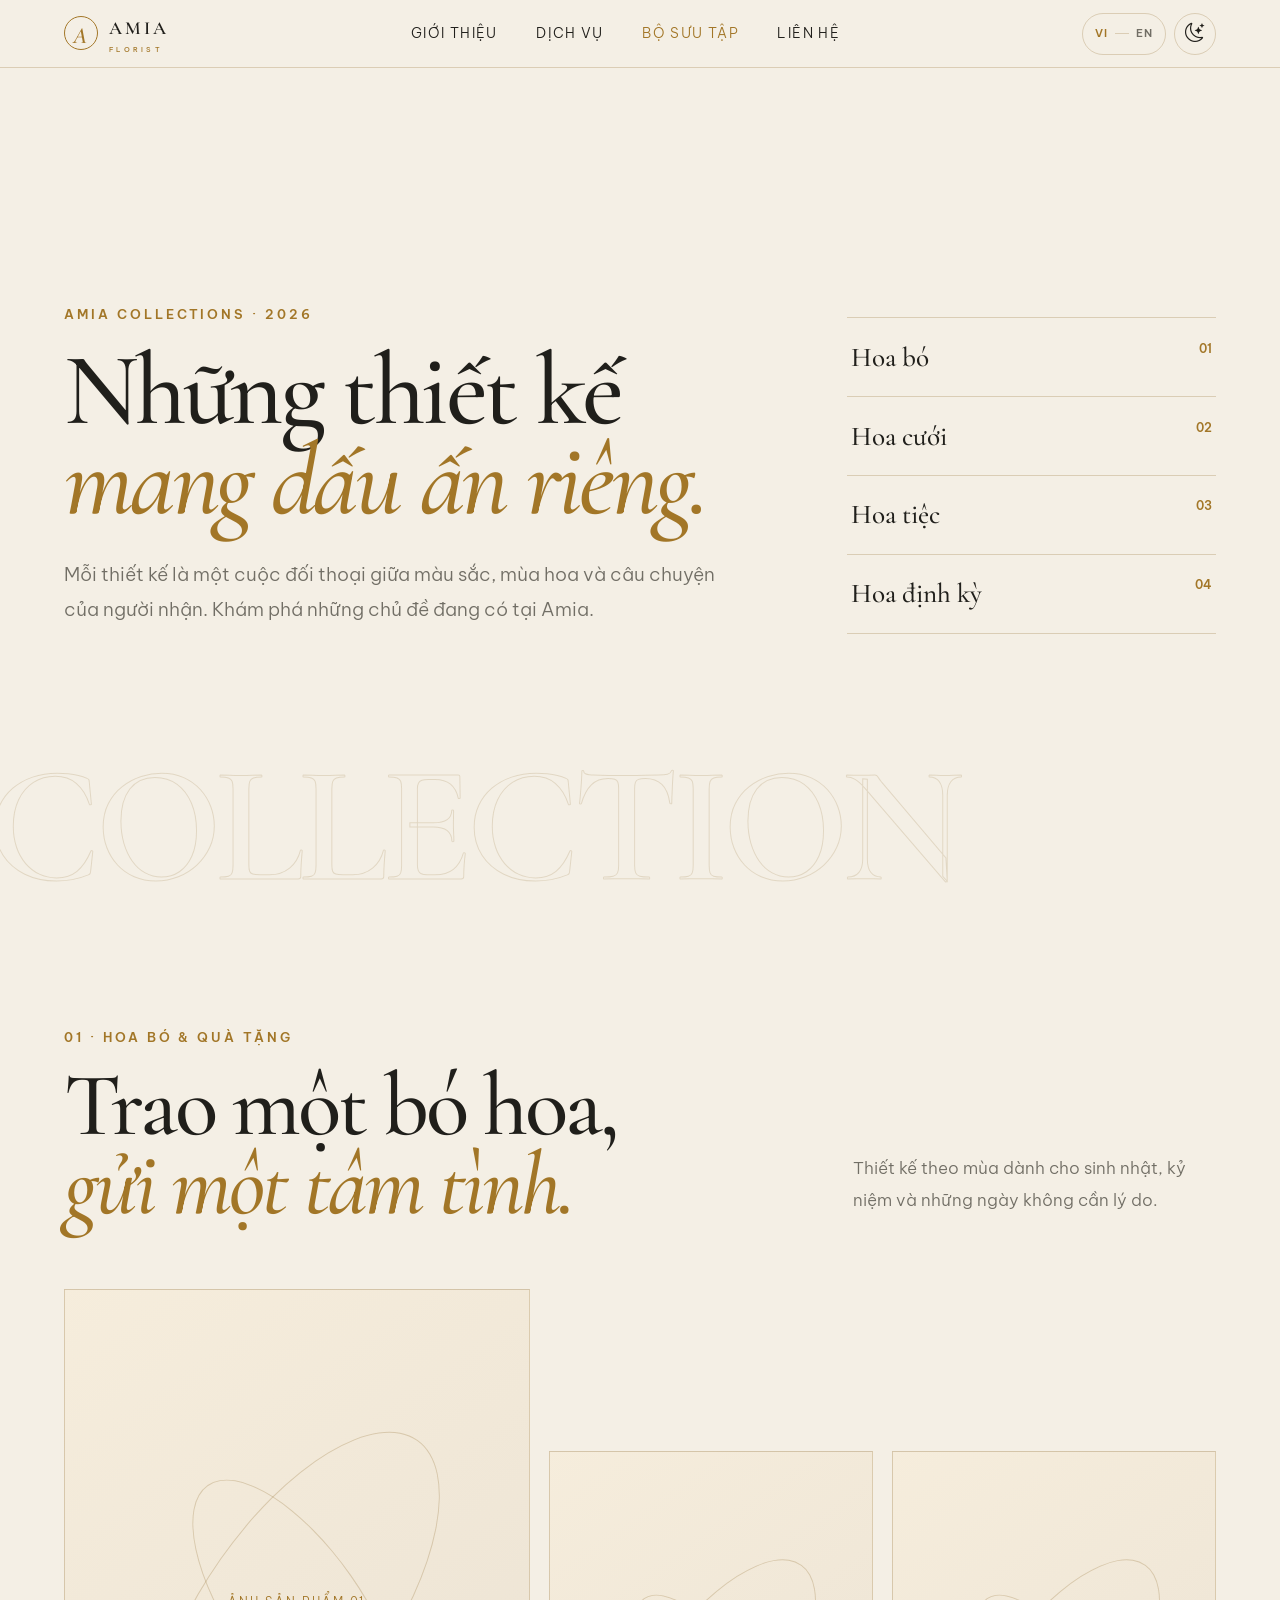
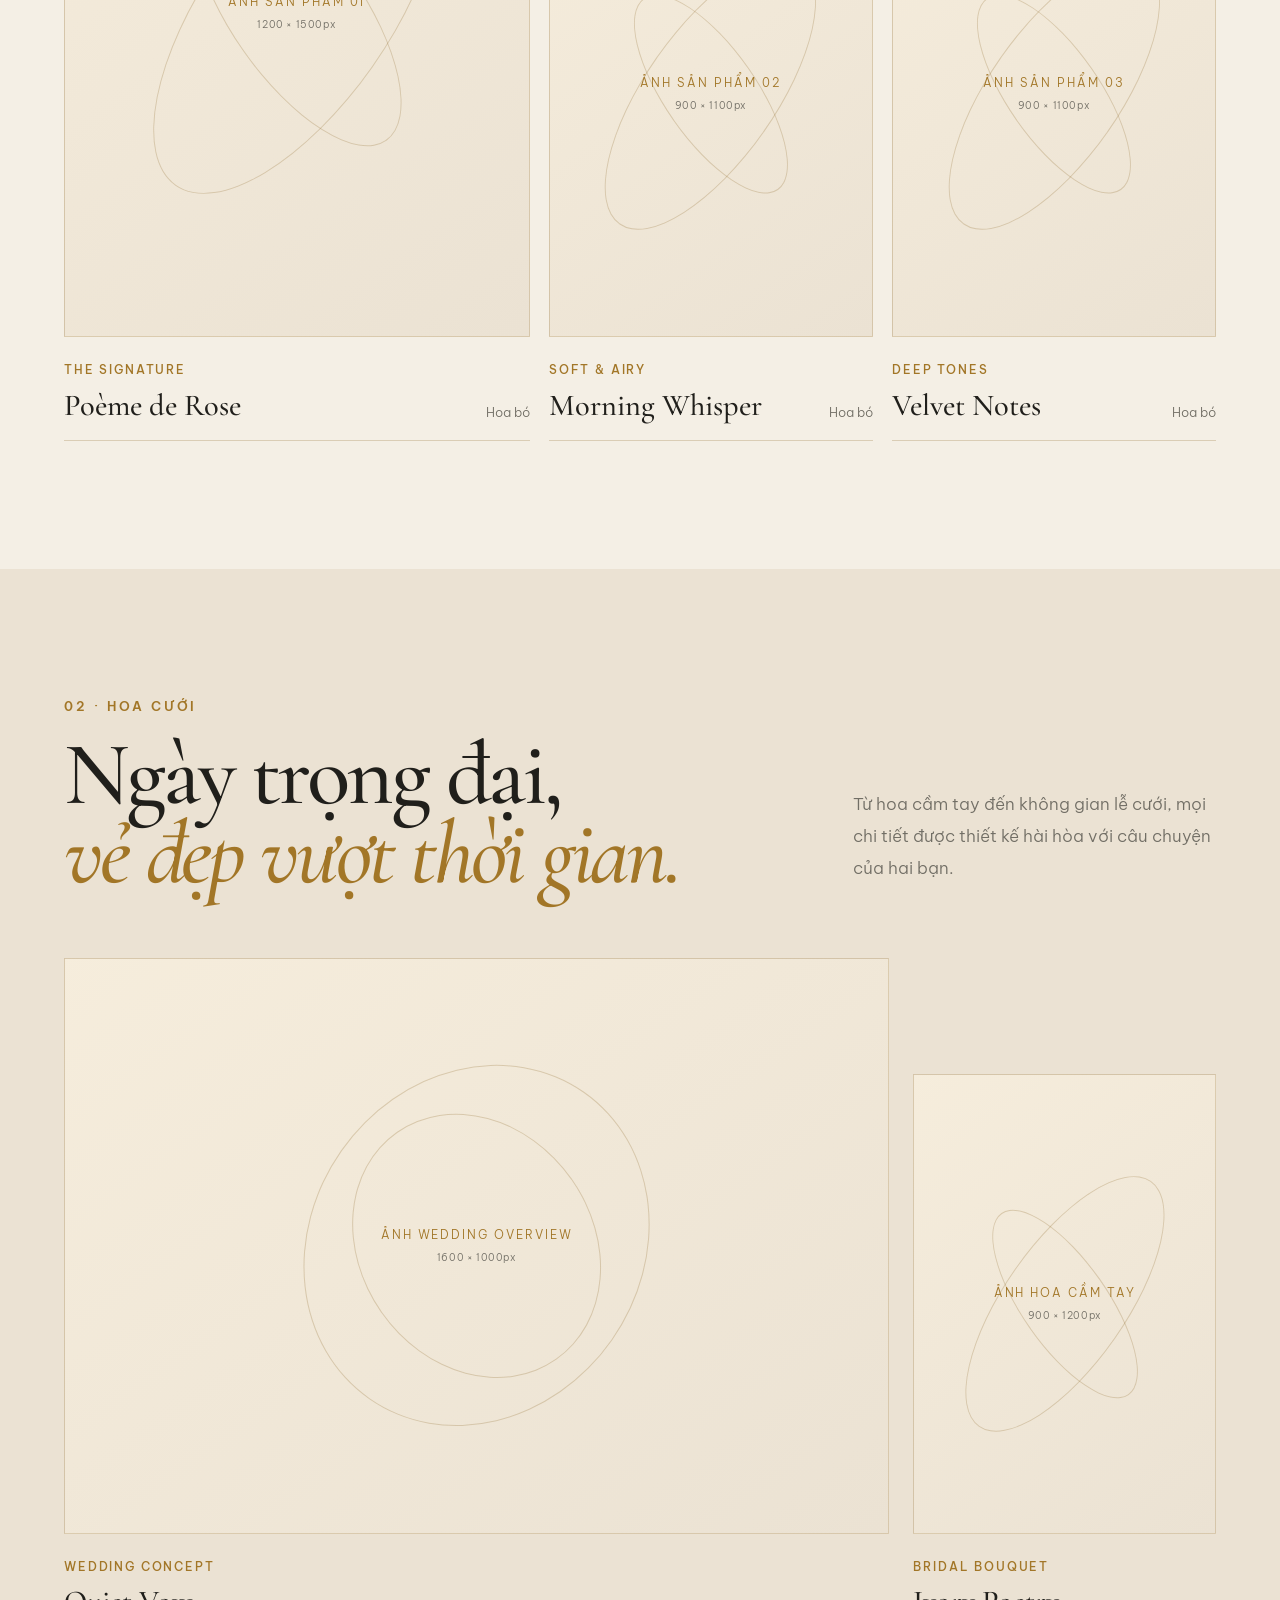
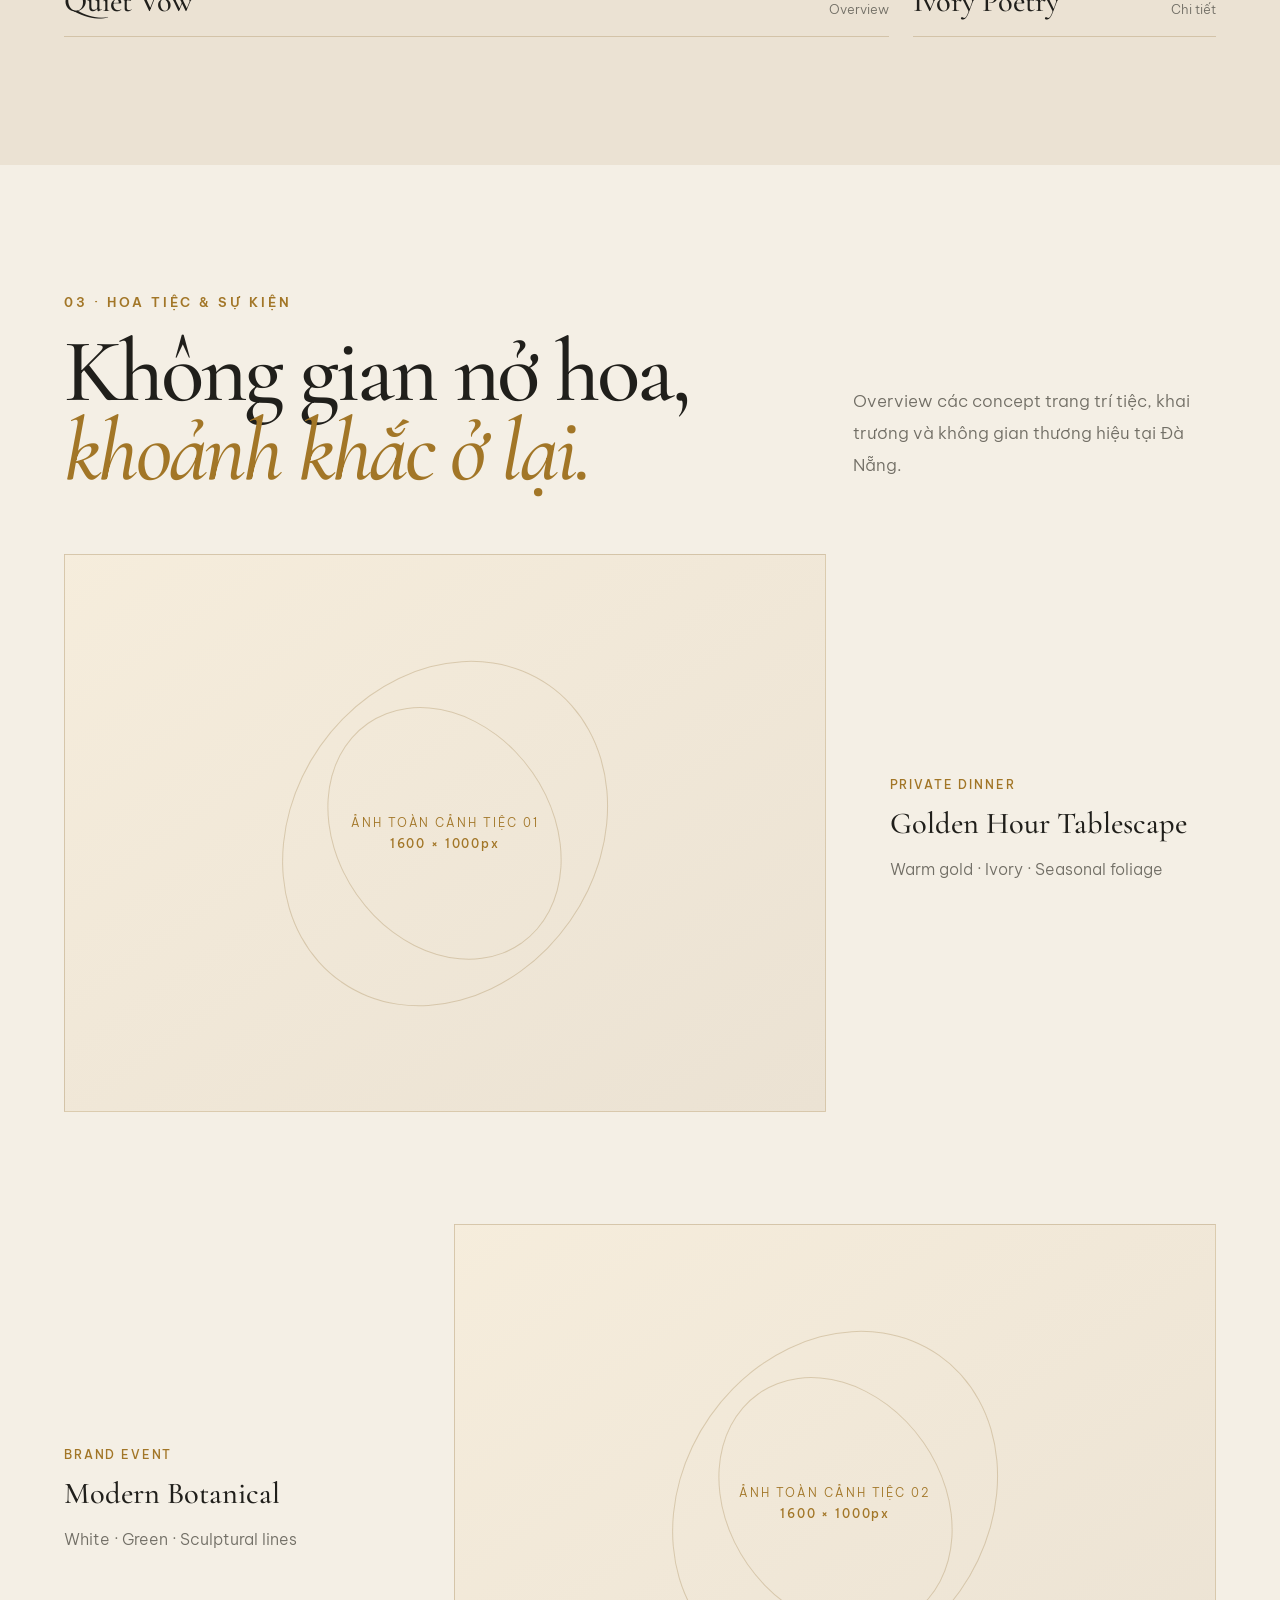
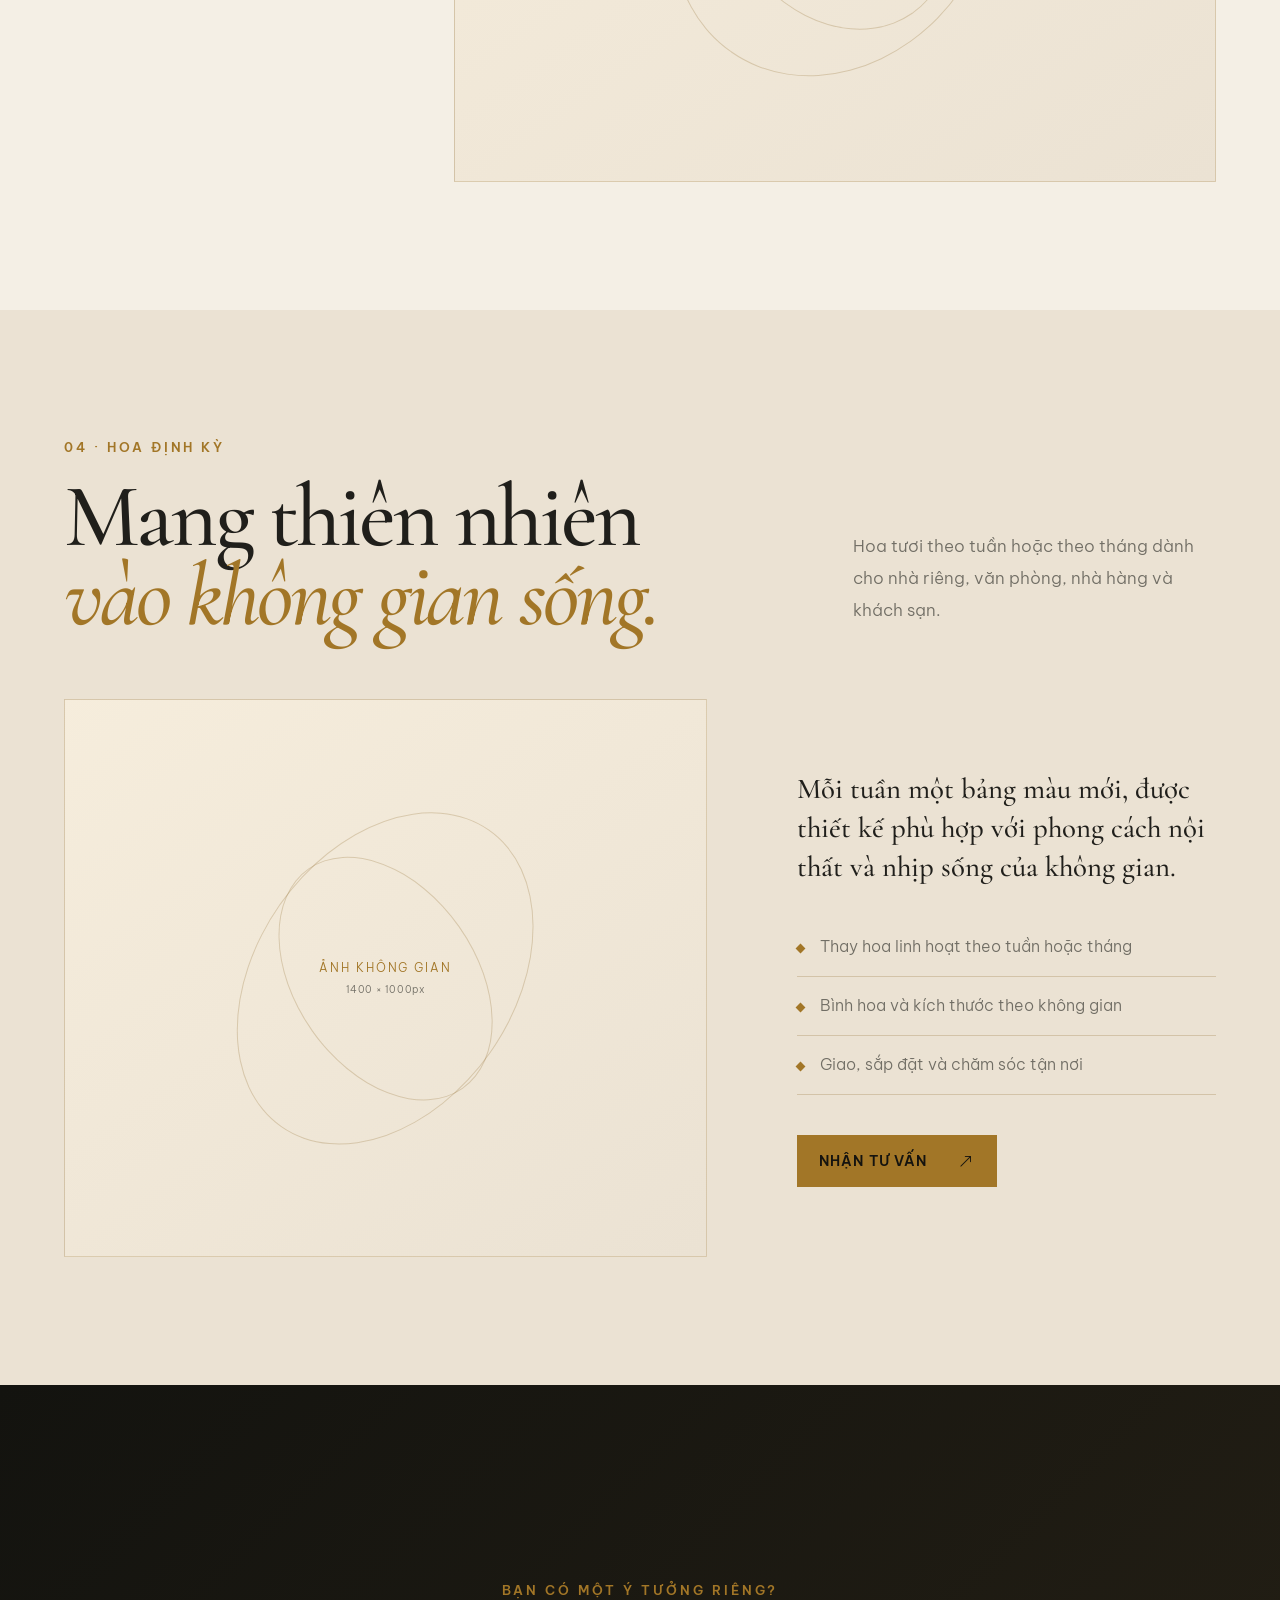
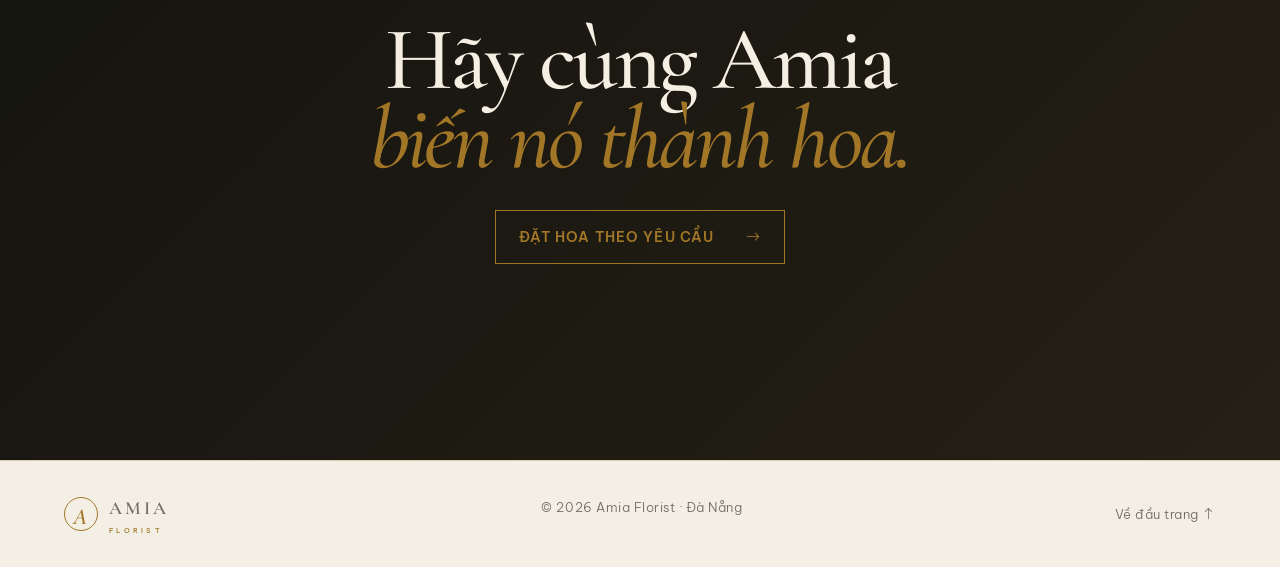
==== commit 69dc93a7: "Update florist contact details and icons" ====
--- a/collection.html
+++ b/collection.html
@@ -12,6 +12,7 @@
   <link href="https://fonts.googleapis.com/css2?family=Be+Vietnam+Pro:wght@300;400;500;600&family=Cormorant+Garamond:ital,wght@0,500;0,600;1,500&display=swap" rel="stylesheet">
   <link rel="stylesheet" href="style.css">
   <link rel="stylesheet" href="collection.css">
+  <link rel="stylesheet" href="https://cdn.jsdelivr.net/npm/bootstrap-icons@1.11.3/font/bootstrap-icons.min.css">
 </head>
 <body class="collection-page">
   <a class="skip-link" href="#collection-main">Đi đến nội dung chính</a>
@@ -23,7 +24,7 @@
     </nav>
     <div class="header-actions">
       <button class="language-toggle" type="button" aria-label="Switch to English" title="English"><span class="language-current">VI</span><i></i><span class="language-next">EN</span></button>
-      <button class="theme-toggle" type="button" aria-label="Chuyển sang giao diện sáng"><span class="sun">☼</span><span class="moon">☾</span></button>
+      <button class="theme-toggle" type="button" aria-label="Chuyển sang giao diện sáng"><i class="bi bi-sun sun"></i><i class="bi bi-moon-stars moon"></i></button>
       <button class="menu-toggle" type="button" aria-label="Mở menu" aria-expanded="false"><span></span><span></span></button>
     </div>
   </header>
@@ -71,15 +72,15 @@
       <header class="collection-heading reveal"><div><p class="eyebrow">04 · HOA ĐỊNH KỲ</p><h2>Mang thiên nhiên<br><em>vào không gian sống.</em></h2></div><p>Hoa tươi theo tuần hoặc theo tháng dành cho nhà riêng, văn phòng, nhà hàng và khách sạn.</p></header>
       <div class="subscription-grid">
         <div class="image-placeholder reveal"><span>ẢNH KHÔNG GIAN<br><small>1400 × 1000px</small></span></div>
-        <div class="subscription-copy reveal delay-1"><p>Mỗi tuần một bảng màu mới, được thiết kế phù hợp với phong cách nội thất và nhịp sống của không gian.</p><ul><li>Thay hoa linh hoạt theo tuần hoặc tháng</li><li>Bình hoa và kích thước theo không gian</li><li>Giao, sắp đặt và chăm sóc tận nơi</li></ul><a class="button button-primary" href="index.html#contact">Nhận tư vấn <span>↗</span></a></div>
+        <div class="subscription-copy reveal delay-1"><p>Mỗi tuần một bảng màu mới, được thiết kế phù hợp với phong cách nội thất và nhịp sống của không gian.</p><ul><li>Thay hoa linh hoạt theo tuần hoặc tháng</li><li>Bình hoa và kích thước theo không gian</li><li>Giao, sắp đặt và chăm sóc tận nơi</li></ul><a class="button button-primary" href="index.html#contact">Nhận tư vấn <span><i class="bi bi-arrow-up-right"></i></span></a></div>
       </div>
     </section>
 
     <section class="collection-cta">
-      <p class="eyebrow">BẠN CÓ MỘT Ý TƯỞNG RIÊNG?</p><h2>Hãy cùng Amia<br><em>biến nó thành hoa.</em></h2><a class="button button-outline" href="index.html#contact">Đặt hoa theo yêu cầu <span>→</span></a>
+      <p class="eyebrow">BẠN CÓ MỘT Ý TƯỞNG RIÊNG?</p><h2>Hãy cùng Amia<br><em>biến nó thành hoa.</em></h2><a class="button button-outline" href="index.html#contact">Đặt hoa theo yêu cầu <span><i class="bi bi-arrow-right"></i></span></a>
     </section>
   </main>
-  <footer class="collection-footer"><a class="brand" href="index.html"><span class="brand-mark">A</span><span>AMIA <small>FLORIST</small></span></a><p>© <span id="year"></span> Amia Florist · Đà Nẵng</p><a href="#collection-main">Về đầu trang ↑</a></footer>
+  <footer class="collection-footer"><a class="brand" href="index.html"><span class="brand-mark">A</span><span>AMIA <small>FLORIST</small></span></a><p>© <span id="year"></span> Amia Florist · Đà Nẵng</p><a href="#collection-main">Về đầu trang <i class="bi bi-arrow-up"></i></a></footer>
   <script src="collection.js"></script>
 </body>
 </html>
--- a/collection.css
+++ b/collection.css
@@ -10,7 +10,7 @@
 .product-grid{display:grid;grid-template-columns:1.15fr .8fr .8fr;gap:1.2rem;align-items:end}.product-card{margin:0}.product-card .image-placeholder{height:54vh;min-height:460px}.product-large .image-placeholder{height:72vh}.product-meta{display:flex;justify-content:space-between;align-items:end;padding:1rem 0;border-bottom:1px solid var(--line)}.product-meta small,.event-card small{color:var(--gold);font-size:.6rem;letter-spacing:.2em}.product-meta h3,.event-card h3{font:500 1.75rem var(--serif);margin:.25rem 0 0}.product-meta>span{color:var(--muted);font-size:.7rem}
 .editorial-grid{display:grid;grid-template-columns:1.5fr .55fr;gap:1.5rem;align-items:end}.editorial-wide .image-placeholder{height:64vh}.editorial-grid article:last-child .image-placeholder{height:50vh}
 .event-showcase{display:flex;flex-direction:column;gap:7rem}.event-card{display:grid;grid-template-columns:1.4fr .6fr;gap:5vw;align-items:center}.event-card.reverse{grid-template-columns:.6fr 1.4fr}.event-card.reverse .image-placeholder{grid-column:2}.event-card.reverse>div:last-child{grid-row:1;grid-column:1}.event-card .image-placeholder{height:62vh}.event-card h3{font-size:clamp(2rem,4vw,4rem);line-height:.95;margin:.8rem 0 1rem}.event-card p{color:var(--muted);line-height:1.7}
-.subscription-grid{display:grid;grid-template-columns:1.15fr .75fr;gap:7vw;align-items:center}.subscription-grid>.image-placeholder{height:62vh}.subscription-copy>p{font:500 1.8rem/1.35 var(--serif)}.subscription-copy ul{list-style:none;padding:0;margin:2rem 0 2.5rem}.subscription-copy li{padding:1rem 0;border-bottom:1px solid var(--line);color:var(--muted);font-size:.85rem}.subscription-copy li::before{content:'✦';color:var(--gold);margin-right:1rem}
+.subscription-grid{display:grid;grid-template-columns:1.15fr .75fr;gap:7vw;align-items:center}.subscription-grid>.image-placeholder{height:62vh}.subscription-copy>p{font:500 1.8rem/1.35 var(--serif)}.subscription-copy ul{list-style:none;padding:0;margin:2rem 0 2.5rem}.subscription-copy li{padding:1rem 0;border-bottom:1px solid var(--line);color:var(--muted);font-size:.85rem}.subscription-copy li::before{content:'';display:inline-block;width:7px;height:7px;margin-right:1rem;background:var(--gold);transform:rotate(45deg)}
 .collection-cta{min-height:75vh;padding:8rem var(--pad);display:flex;flex-direction:column;align-items:center;justify-content:center;text-align:center;background:linear-gradient(135deg,#13130f,#252015);color:#f5efe3}.collection-cta h2{font-size:clamp(3.5rem,7vw,7rem)}
 .collection-footer{padding:2rem var(--pad);display:flex;justify-content:space-between;align-items:center;border-top:1px solid var(--line);font-size:.68rem;color:var(--muted)}
 @media(max-width:900px){.collection-hero{grid-template-columns:1fr;align-content:center}.collection-tabs{display:grid;grid-template-columns:1fr 1fr}.collection-tabs a:nth-child(odd){margin-right:1rem}.collection-heading{grid-template-columns:1fr}.product-grid{grid-template-columns:1fr 1fr}.product-large{grid-column:1/-1}.product-large .image-placeholder{height:60vh}.editorial-grid{grid-template-columns:1fr 1fr}.event-card,.event-card.reverse{grid-template-columns:1fr}.event-card.reverse .image-placeholder,.event-card.reverse>div:last-child{grid-column:auto;grid-row:auto}.event-card.reverse .image-placeholder{order:0}.event-card.reverse>div:last-child{order:1}.subscription-grid{grid-template-columns:1fr}.subscription-grid>.image-placeholder{height:52vh}}
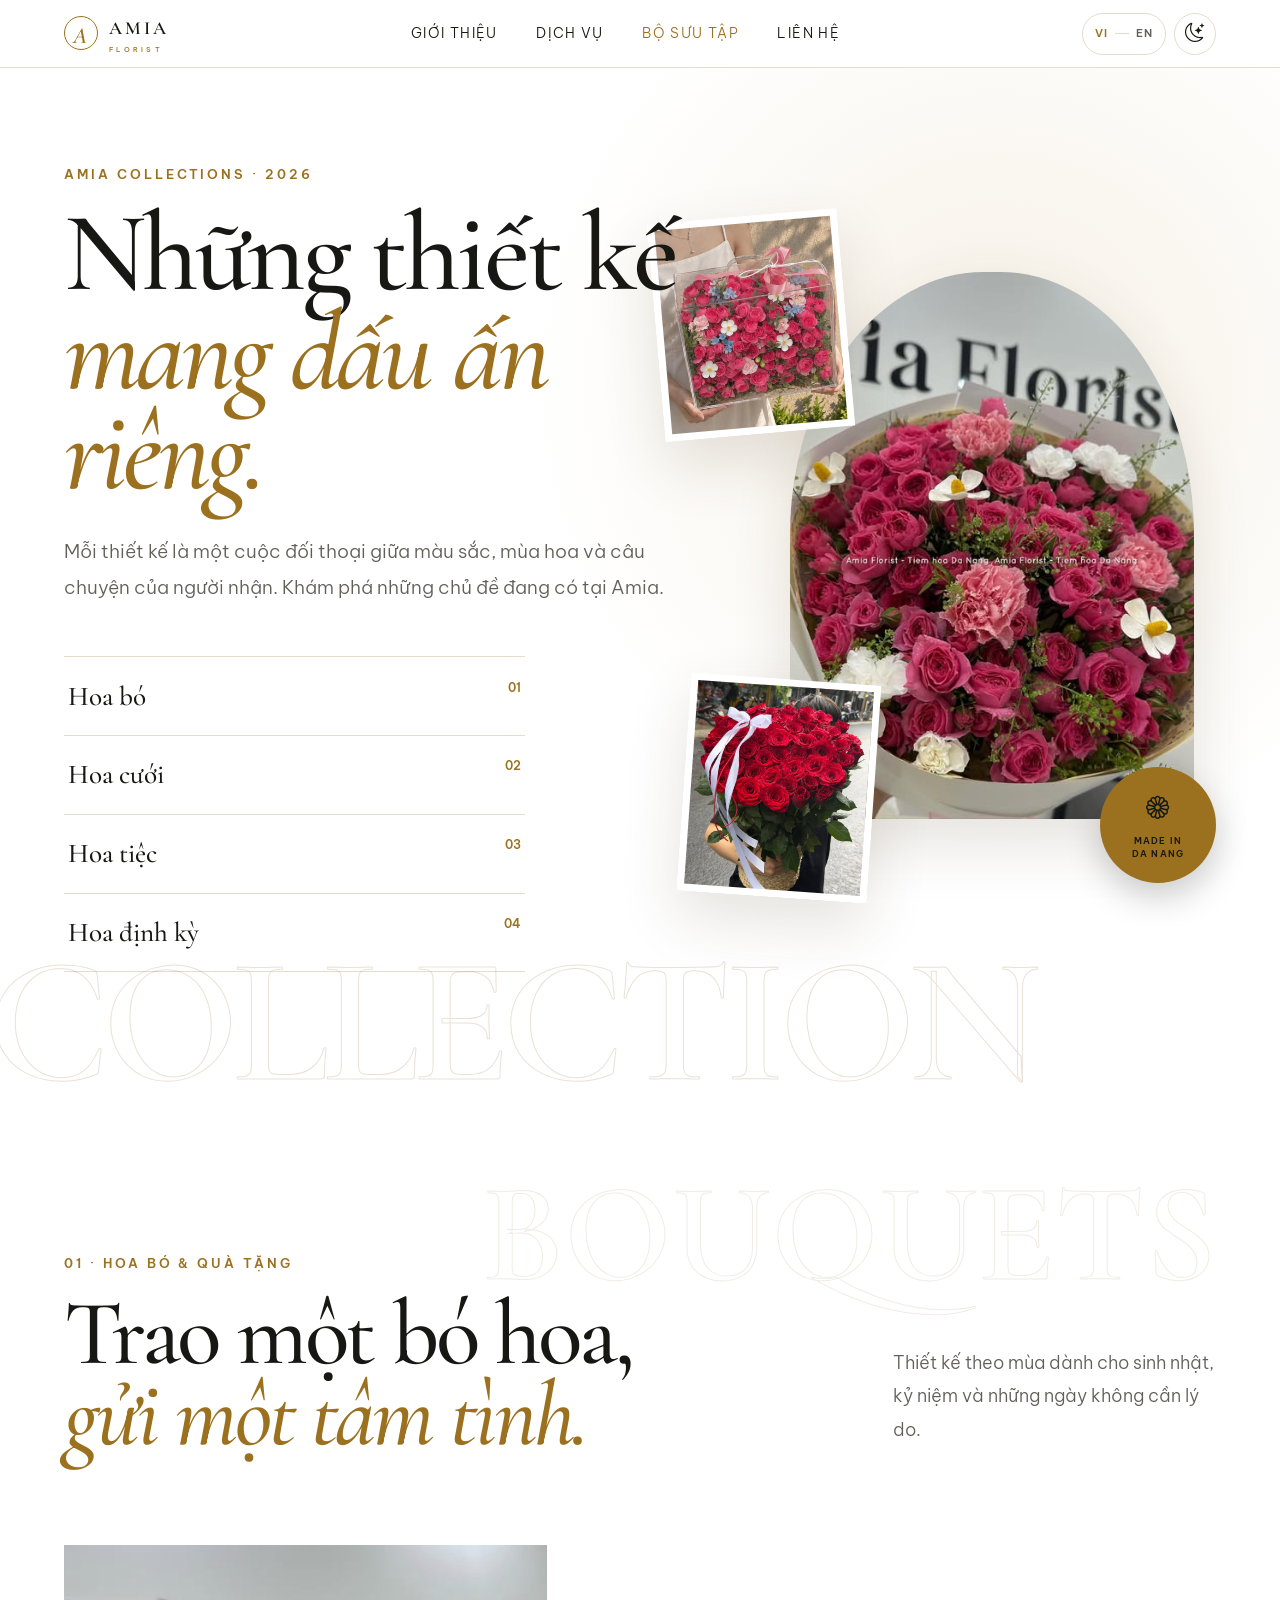
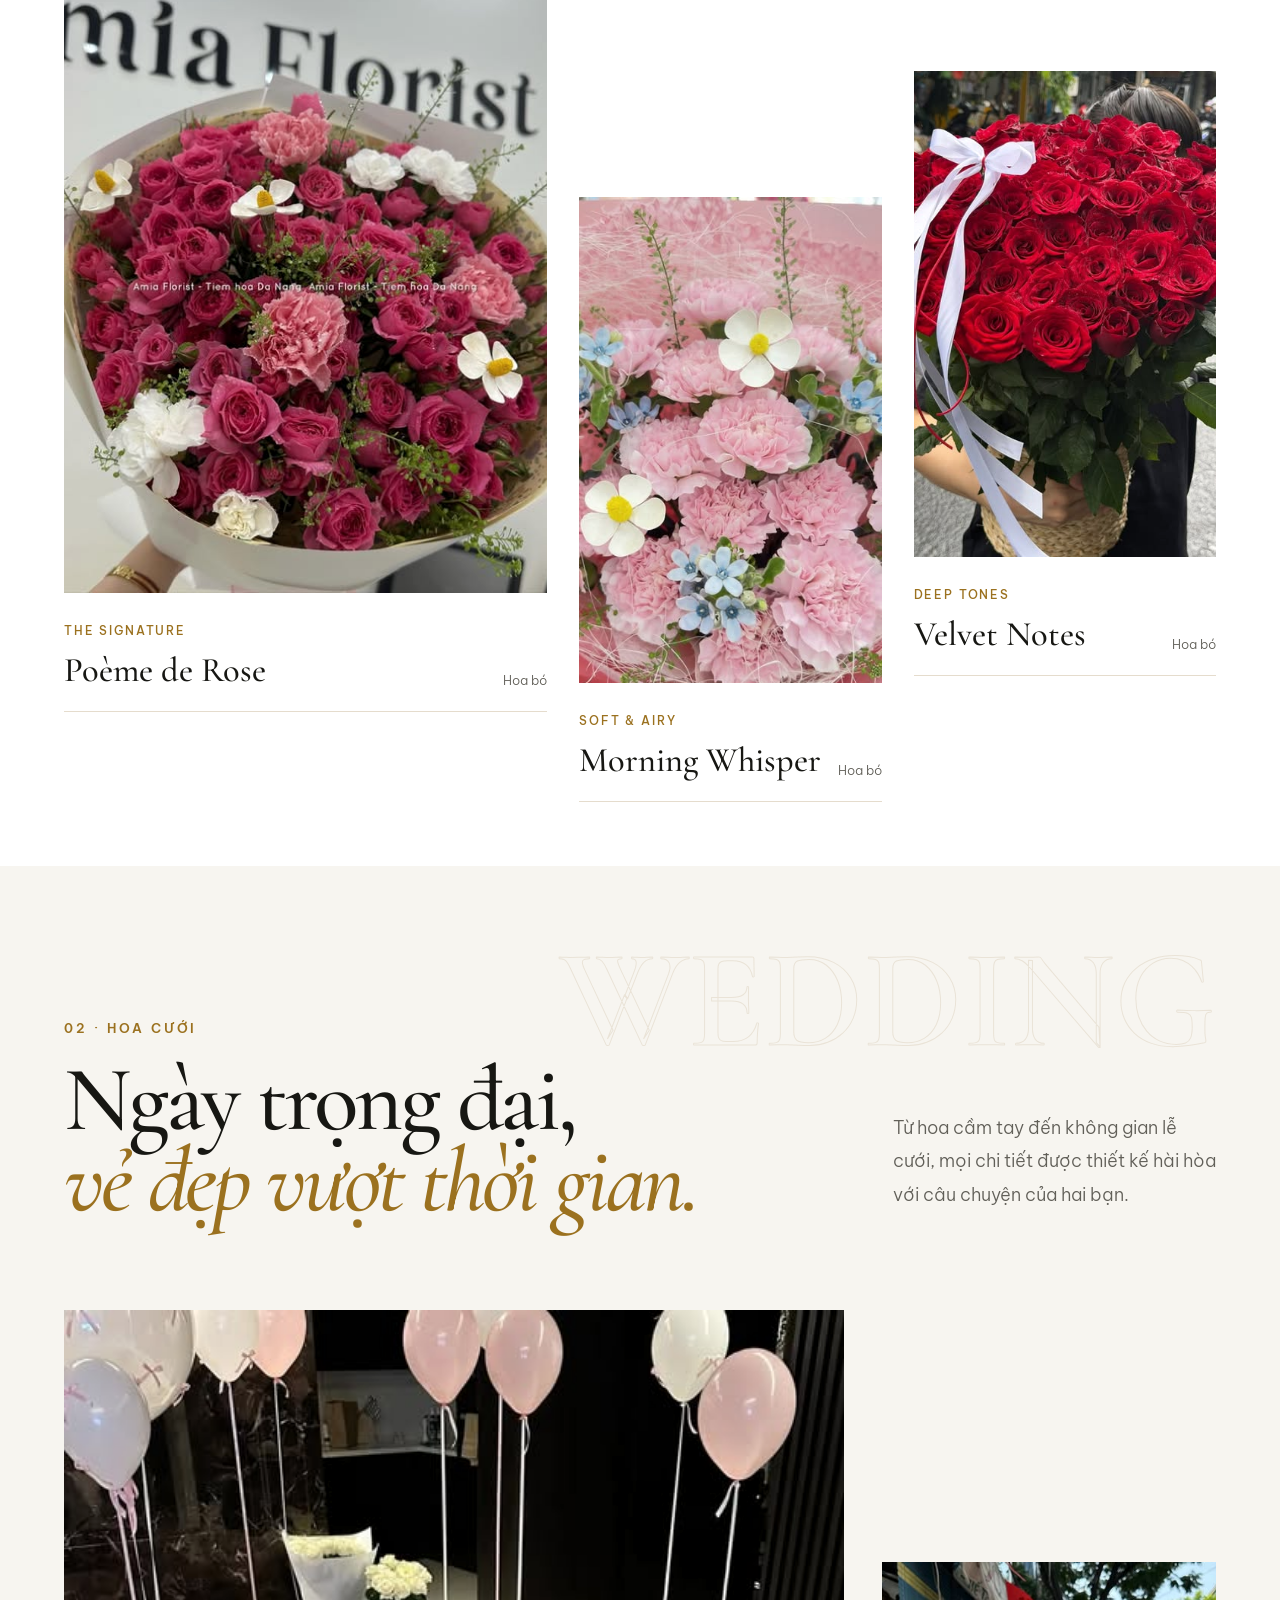
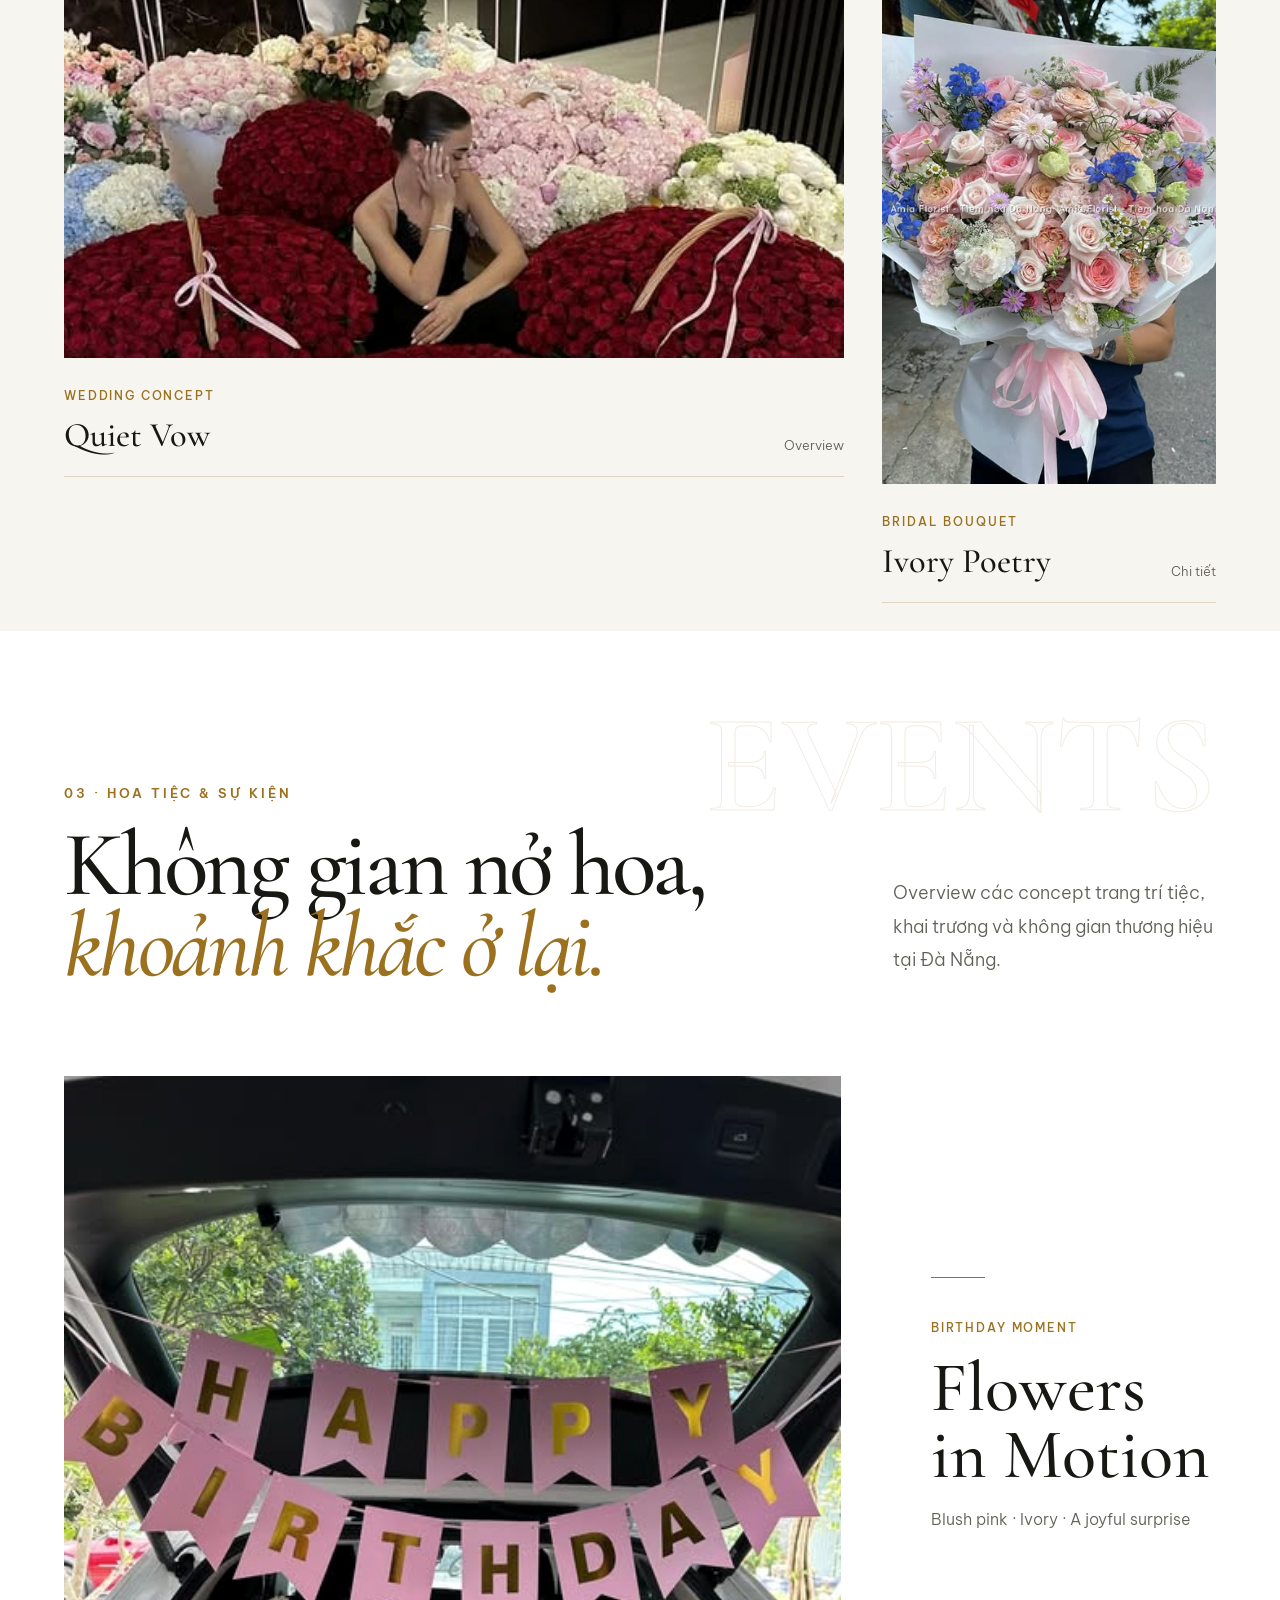
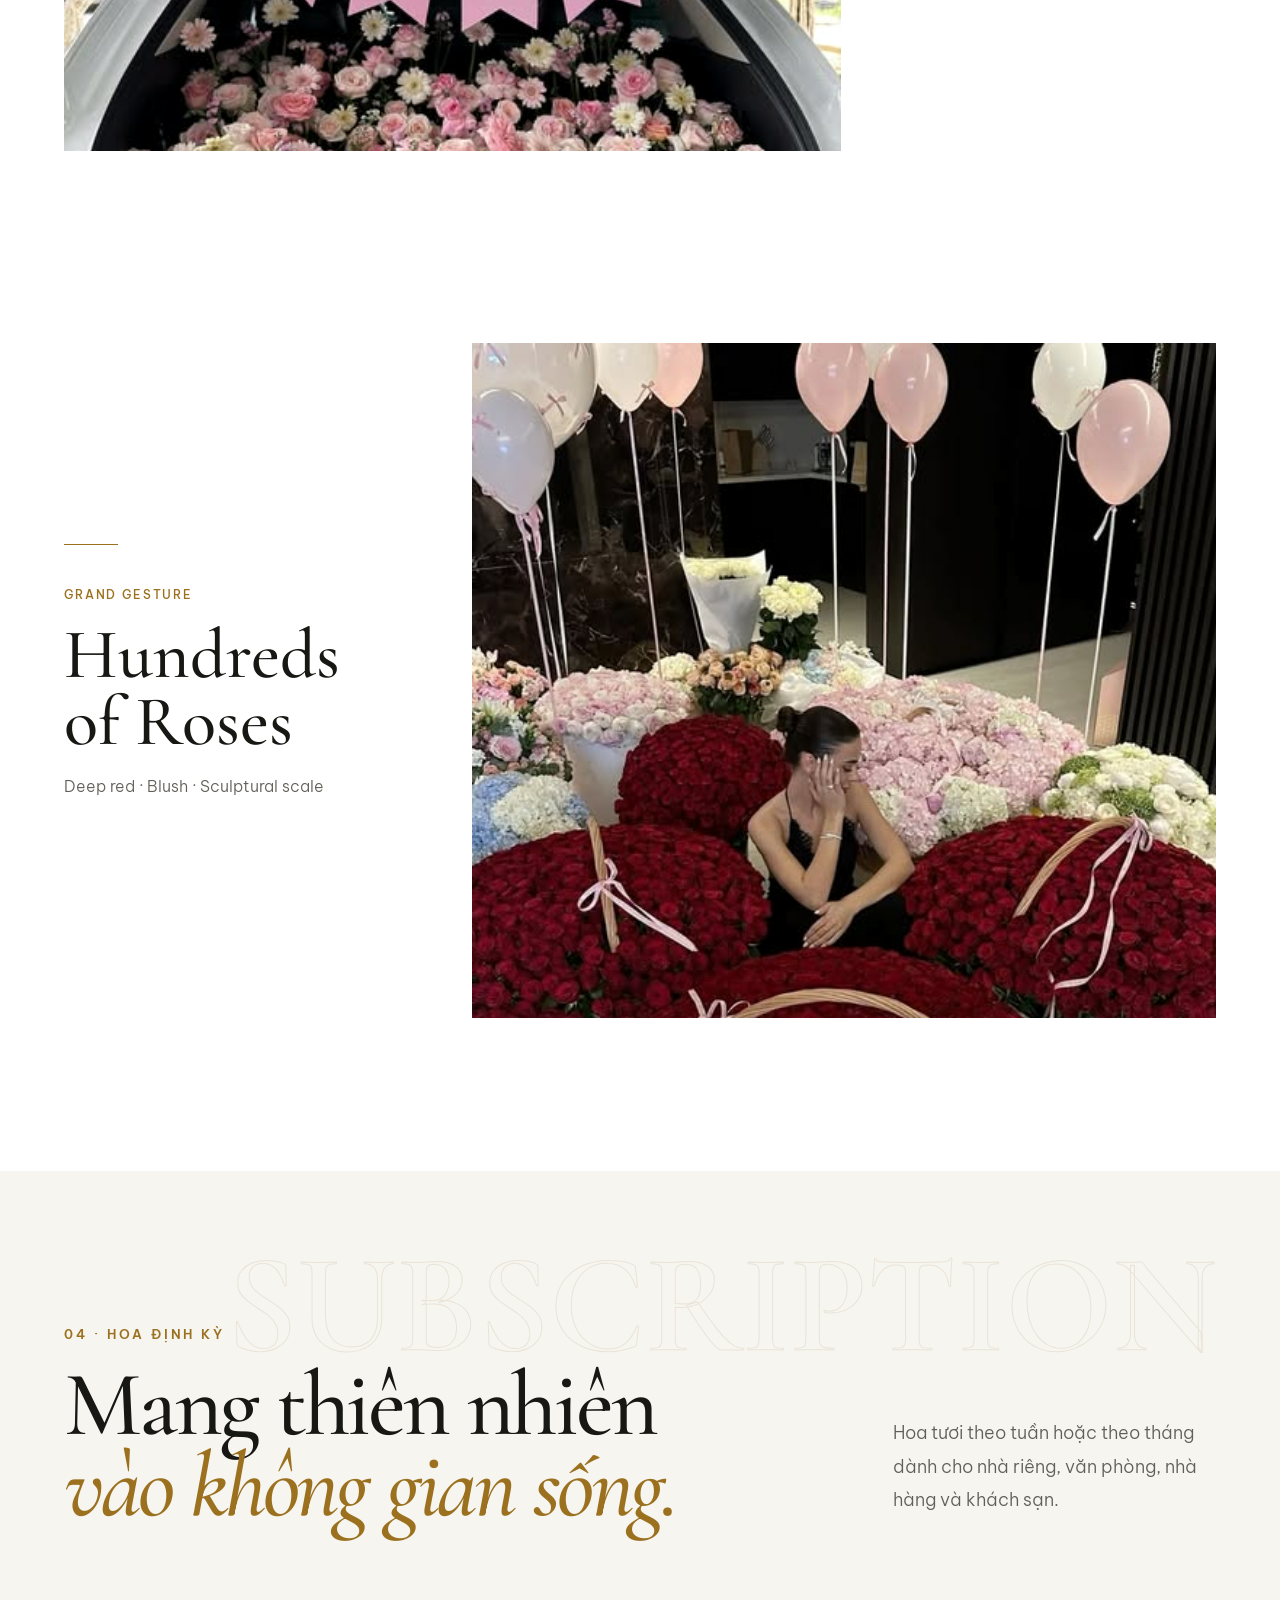
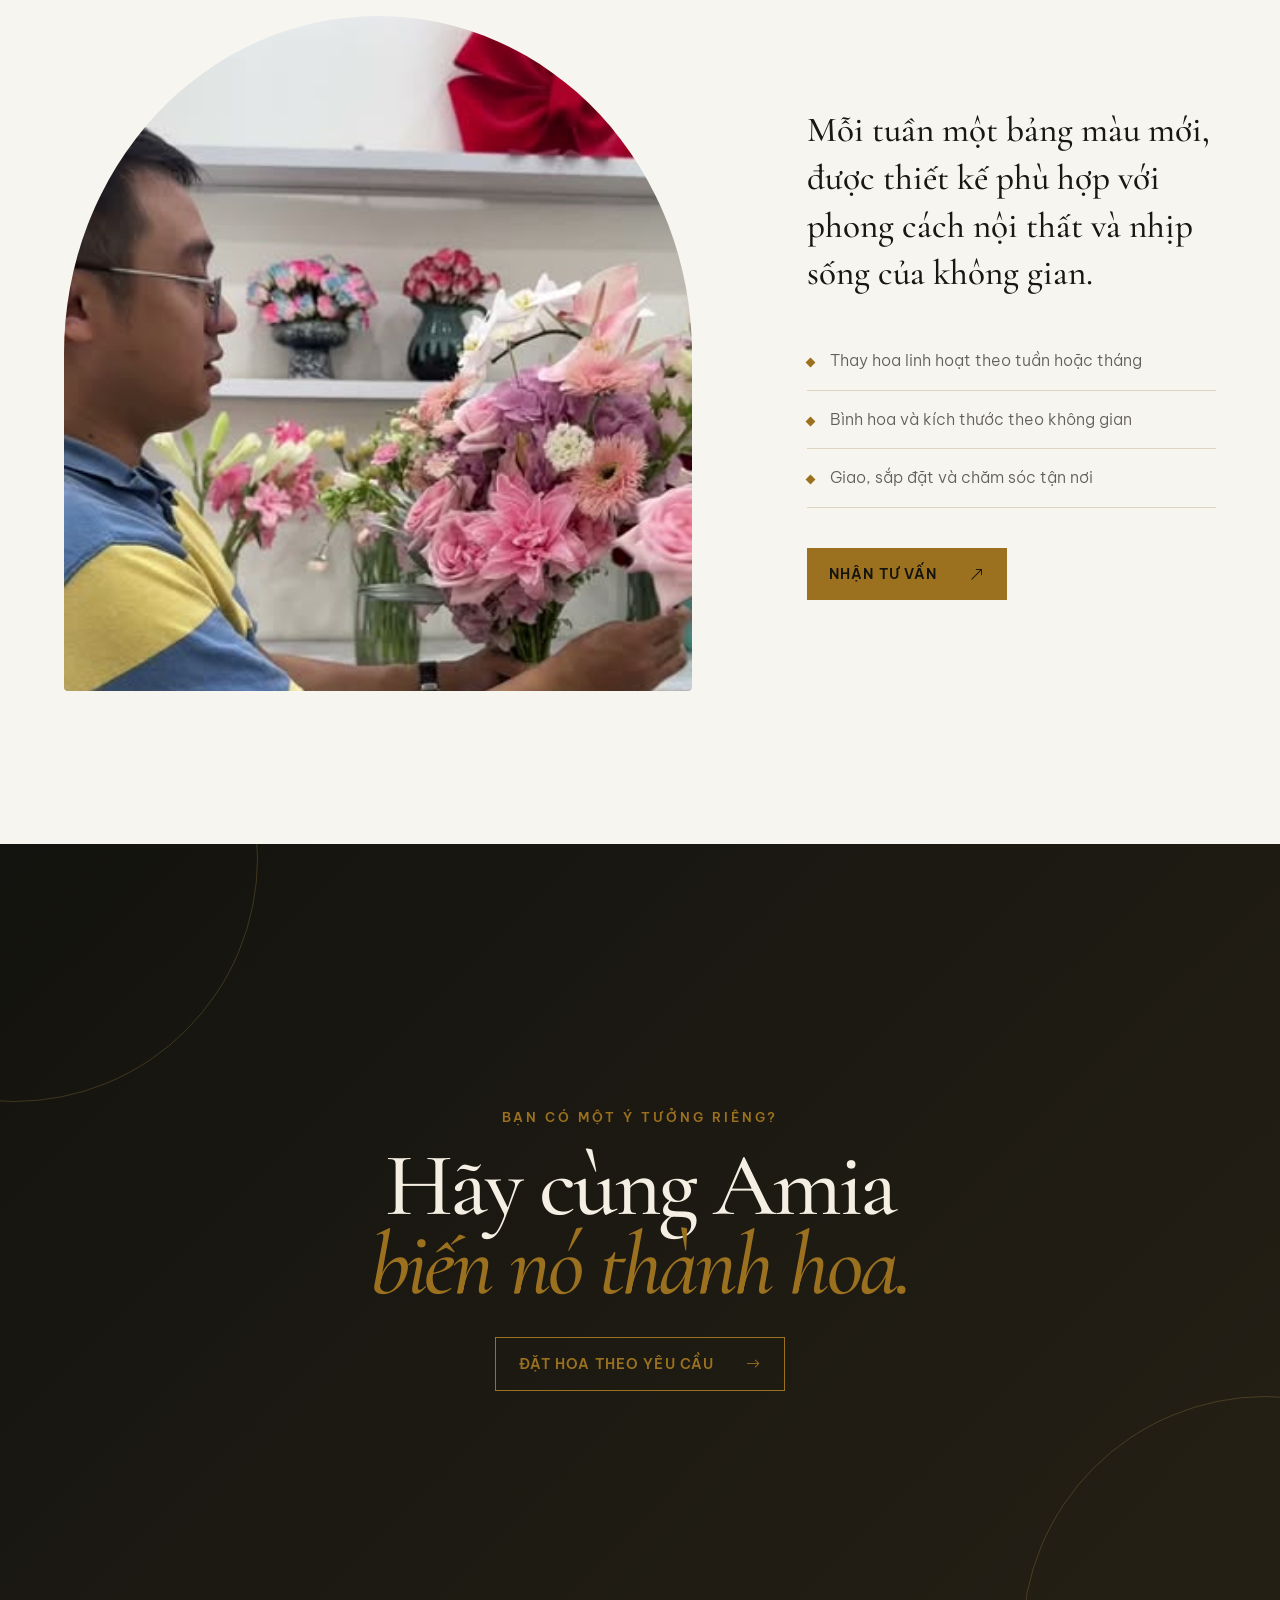
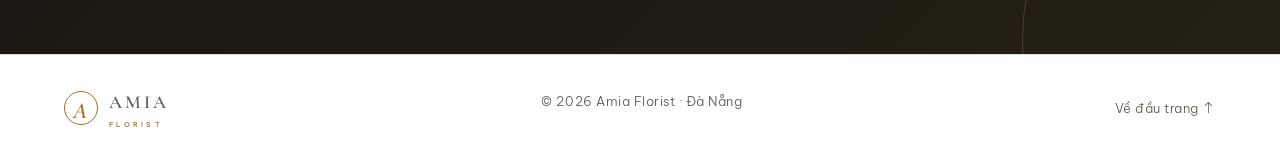
==== commit 33005455: "Elevate collection design with Instagram imagery" ====
--- a/collection.html
+++ b/collection.html
@@ -40,38 +40,44 @@
       <nav class="collection-tabs reveal delay-1" aria-label="Chủ đề bộ sưu tập">
         <a href="#bouquets">Hoa bó <span>01</span></a><a href="#wedding">Hoa cưới <span>02</span></a><a href="#events">Hoa tiệc <span>03</span></a><a href="#subscription">Hoa định kỳ <span>04</span></a>
       </nav>
+      <div class="hero-collage" aria-hidden="true">
+        <img src="assets/instagram/bouquet-02.jpg" alt="" class="collage-main" />
+        <img src="assets/instagram/event-02.jpg" alt="" class="collage-small collage-top" />
+        <img src="assets/instagram/space-02.jpg" alt="" class="collage-small collage-bottom" />
+        <span class="collage-seal"><i class="bi bi-flower1"></i><small>MADE IN<br>DA NANG</small></span>
+      </div>
       <span class="giant-word">COLLECTION</span>
     </section>
 
     <section class="collection-section" id="bouquets">
       <header class="collection-heading reveal"><div><p class="eyebrow">01 · HOA BÓ & QUÀ TẶNG</p><h2>Trao một bó hoa,<br><em>gửi một tâm tình.</em></h2></div><p>Thiết kế theo mùa dành cho sinh nhật, kỷ niệm và những ngày không cần lý do.</p></header>
       <div class="product-grid product-grid-featured">
-        <article class="product-card product-large reveal"><div class="image-placeholder"><span>ẢNH SẢN PHẨM 01<br><small>1200 × 1500px</small></span></div><div class="product-meta"><div><small>THE SIGNATURE</small><h3>Poème de Rose</h3></div><span>Hoa bó</span></div></article>
-        <article class="product-card reveal delay-1"><div class="image-placeholder"><span>ẢNH SẢN PHẨM 02<br><small>900 × 1100px</small></span></div><div class="product-meta"><div><small>SOFT & AIRY</small><h3>Morning Whisper</h3></div><span>Hoa bó</span></div></article>
-        <article class="product-card reveal delay-2"><div class="image-placeholder"><span>ẢNH SẢN PHẨM 03<br><small>900 × 1100px</small></span></div><div class="product-meta"><div><small>DEEP TONES</small><h3>Velvet Notes</h3></div><span>Hoa bó</span></div></article>
+        <article class="product-card product-large reveal"><div class="image-placeholder has-photo"><img src="assets/instagram/bouquet-02.jpg" alt="Bó hoa hồng đỏ hồng Poème de Rose" loading="lazy"></div><div class="product-meta"><div><small>THE SIGNATURE</small><h3>Poème de Rose</h3></div><span>Hoa bó</span></div></article>
+        <article class="product-card reveal delay-1"><div class="image-placeholder has-photo"><img src="assets/instagram/bouquet-03.jpg" alt="Bó hoa cẩm chướng hồng Morning Whisper" loading="lazy"></div><div class="product-meta"><div><small>SOFT & AIRY</small><h3>Morning Whisper</h3></div><span>Hoa bó</span></div></article>
+        <article class="product-card reveal delay-2"><div class="image-placeholder has-photo"><img src="assets/instagram/space-02.jpg" alt="Bó hoa hồng đỏ Velvet Notes" loading="lazy"></div><div class="product-meta"><div><small>DEEP TONES</small><h3>Velvet Notes</h3></div><span>Hoa bó</span></div></article>
       </div>
     </section>
 
     <section class="collection-section collection-soft" id="wedding">
       <header class="collection-heading reveal"><div><p class="eyebrow">02 · HOA CƯỚI</p><h2>Ngày trọng đại,<br><em>vẻ đẹp vượt thời gian.</em></h2></div><p>Từ hoa cầm tay đến không gian lễ cưới, mọi chi tiết được thiết kế hài hòa với câu chuyện của hai bạn.</p></header>
       <div class="editorial-grid">
-        <article class="product-card editorial-wide reveal"><div class="image-placeholder"><span>ẢNH WEDDING OVERVIEW<br><small>1600 × 1000px</small></span></div><div class="product-meta"><div><small>WEDDING CONCEPT</small><h3>Quiet Vow</h3></div><span>Overview</span></div></article>
-        <article class="product-card reveal delay-1"><div class="image-placeholder"><span>ẢNH HOA CẦM TAY<br><small>900 × 1200px</small></span></div><div class="product-meta"><div><small>BRIDAL BOUQUET</small><h3>Ivory Poetry</h3></div><span>Chi tiết</span></div></article>
+        <article class="product-card editorial-wide reveal"><div class="image-placeholder has-photo"><img src="assets/instagram/detail-01.jpg" alt="Không gian hoa hồng quy mô lớn cho ngày trọng đại" loading="lazy"></div><div class="product-meta"><div><small>WEDDING CONCEPT</small><h3>Quiet Vow</h3></div><span>Overview</span></div></article>
+        <article class="product-card reveal delay-1"><div class="image-placeholder has-photo"><img src="assets/instagram/wedding-01.jpg" alt="Bó hoa cô dâu tông hồng xanh Ivory Poetry" loading="lazy"></div><div class="product-meta"><div><small>BRIDAL BOUQUET</small><h3>Ivory Poetry</h3></div><span>Chi tiết</span></div></article>
       </div>
     </section>
 
     <section class="collection-section" id="events">
       <header class="collection-heading reveal"><div><p class="eyebrow">03 · HOA TIỆC & SỰ KIỆN</p><h2>Không gian nở hoa,<br><em>khoảnh khắc ở lại.</em></h2></div><p>Overview các concept trang trí tiệc, khai trương và không gian thương hiệu tại Đà Nẵng.</p></header>
       <div class="event-showcase">
-        <article class="event-card reveal"><div class="image-placeholder"><span>ẢNH TOÀN CẢNH TIỆC 01<br><small>1600 × 1000px</small></span></div><div><small>PRIVATE DINNER</small><h3>Golden Hour Tablescape</h3><p>Warm gold · Ivory · Seasonal foliage</p></div></article>
-        <article class="event-card reverse reveal"><div class="image-placeholder"><span>ẢNH TOÀN CẢNH TIỆC 02<br><small>1600 × 1000px</small></span></div><div><small>BRAND EVENT</small><h3>Modern Botanical</h3><p>White · Green · Sculptural lines</p></div></article>
+        <article class="event-card reveal"><div class="image-placeholder has-photo"><img src="assets/instagram/bouquet-01.jpg" alt="Trang trí cốp xe sinh nhật bằng hoa hồng tươi" loading="lazy"></div><div><small>BIRTHDAY MOMENT</small><h3>Flowers in Motion</h3><p>Blush pink · Ivory · A joyful surprise</p></div></article>
+        <article class="event-card reverse reveal"><div class="image-placeholder has-photo"><img src="assets/instagram/detail-01.jpg" alt="Không gian sự kiện với những giỏ hoa hồng đỏ lớn" loading="lazy"></div><div><small>GRAND GESTURE</small><h3>Hundreds of Roses</h3><p>Deep red · Blush · Sculptural scale</p></div></article>
       </div>
     </section>
 
     <section class="collection-section collection-soft" id="subscription">
       <header class="collection-heading reveal"><div><p class="eyebrow">04 · HOA ĐỊNH KỲ</p><h2>Mang thiên nhiên<br><em>vào không gian sống.</em></h2></div><p>Hoa tươi theo tuần hoặc theo tháng dành cho nhà riêng, văn phòng, nhà hàng và khách sạn.</p></header>
       <div class="subscription-grid">
-        <div class="image-placeholder reveal"><span>ẢNH KHÔNG GIAN<br><small>1400 × 1000px</small></span></div>
+        <div class="image-placeholder has-photo reveal"><img src="assets/instagram/detail-02.jpg" alt="Florist Amia tạo dáng bó hoa tươi tại studio" loading="lazy"></div>
         <div class="subscription-copy reveal delay-1"><p>Mỗi tuần một bảng màu mới, được thiết kế phù hợp với phong cách nội thất và nhịp sống của không gian.</p><ul><li>Thay hoa linh hoạt theo tuần hoặc tháng</li><li>Bình hoa và kích thước theo không gian</li><li>Giao, sắp đặt và chăm sóc tận nơi</li></ul><a class="button button-primary" href="index.html#contact">Nhận tư vấn <span><i class="bi bi-arrow-up-right"></i></span></a></div>
       </div>
     </section>
--- a/style.css
+++ b/style.css
@@ -4,7 +4,7 @@
   --serif: "Cormorant Garamond", Georgia, serif; --sans: "Be Vietnam Pro", Arial, sans-serif;
   --header: 84px; --pad: clamp(1.25rem, 5vw, 6rem); --ease: cubic-bezier(.2,.7,.2,1);
 }
-html[data-theme="light"] { --bg:#f4efe5; --bg-soft:#ebe2d3; --surface:#fffaf0; --text:#201f1b; --muted:#716e65; --gold:#a27627; --gold-bright:#8d641c; --line:rgba(135,96,30,.24); }
+html[data-theme="light"] { --bg:#ffffff; --bg-soft:#f7f5f0; --surface:#ffffff; --text:#171713; --muted:#615f58; --gold:#9b711f; --gold-bright:#7f5914; --line:rgba(135,96,30,.22); }
 * { box-sizing: border-box; -webkit-user-select: none; user-select: none; }
 input, textarea, select, [contenteditable="true"] { -webkit-user-select: text; user-select: text; }
 html { scroll-behavior: smooth; scroll-snap-type: y mandatory; background: var(--bg); }
@@ -61,6 +61,9 @@
 .image-placeholder::after { transform:rotate(-35deg); width:28%; height:48%; }
 .image-placeholder span { position:relative; z-index:1; text-align:center; letter-spacing:.22em; font-size:.66rem; line-height:1.8; }
 .image-placeholder small { color:var(--muted); letter-spacing:.06em; }
+.image-placeholder.has-photo::before,.image-placeholder.has-photo::after { display:none; }
+.image-placeholder img { width:100%; height:100%; object-fit:cover; display:block; transition:transform .9s var(--ease), filter .5s; }
+.image-placeholder.has-photo:hover img { transform:scale(1.035); }
 .hero-image { border-radius:48% 48% 4px 4px; }
 .orbit-text { position:absolute; right:-2.3rem; top:15%; width:92px; height:92px; border:1px solid var(--gold); background:var(--bg); border-radius:50%; display:flex; flex-direction:column; align-items:center; justify-content:center; color:var(--gold); font-size:.52rem; letter-spacing:.16em; animation:float 4s ease-in-out infinite; }
 .orbit-text b { font-size:1rem; margin:.2rem; }
@@ -101,13 +104,13 @@
 @media (prefers-reduced-motion:reduce){html{scroll-behavior:auto}*,*::before,*::after{animation-duration:.01ms!important;animation-iteration-count:1!important;transition-duration:.01ms!important}.reveal{opacity:1;transform:none}}
 
 /* Readability scale */
-body { font-size:18px; line-height:1.65; }
+body { font-size:19px; line-height:1.68; }
 .desktop-nav { font-size:.86rem; letter-spacing:.1em; }
 .language-toggle { font-size:.68rem; letter-spacing:.08em; }
 .eyebrow { font-size:.84rem; font-weight:600; letter-spacing:.22em; line-height:1.5; }
 .button { padding:1.05rem 1.4rem; font-size:.88rem; font-weight:600; letter-spacing:.08em; line-height:1.3; }
 .text-link { font-size:.94rem; font-weight:400; letter-spacing:.035em; }
-.hero .lead { max-width:650px; font-size:clamp(1.08rem,1.35vw,1.25rem); }
+.hero .lead { max-width:680px; font-size:clamp(1.12rem,1.4vw,1.3rem); }
 .image-placeholder span { font-size:.76rem; letter-spacing:.16em; }
 .section-index { font-size:.74rem; letter-spacing:.14em; }
 .about-copy p { max-width:660px; font-size:1.04rem; }
@@ -132,7 +135,7 @@
 footer { font-size:.7rem; letter-spacing:.04em; }
 
 @media (max-width:600px) {
-  body { font-size:17px; }
+  body { font-size:18px; }
   .eyebrow { font-size:.76rem; }
   .hero .lead { font-size:1.04rem; line-height:1.75; }
   .service-item p, .process-steps p { font-size:.86rem; }
--- a/collection.css
+++ b/collection.css
@@ -34,3 +34,95 @@
   .collection-hero-copy>p:last-child { font-size:1.04rem; }
   .collection-tabs a { font-size:1.5rem; }
 }
+
+/* Editorial collection experience */
+.collection-page { font-size:19px; }
+.collection-hero {
+  min-height:100svh;
+  display:grid;
+  grid-template-columns:repeat(12,minmax(0,1fr));
+  grid-template-rows:auto 1fr;
+  gap:2rem;
+  padding-top:calc(var(--header) + 5vh);
+  isolation:isolate;
+}
+.collection-hero::before {
+  content:"";
+  position:absolute;
+  inset:0;
+  z-index:-2;
+  background:radial-gradient(circle at 78% 35%,color-mix(in srgb,var(--gold) 13%,transparent),transparent 36%);
+}
+.collection-hero-copy { grid-column:1/8; grid-row:1; align-self:end; padding-top:4vh; }
+.collection-hero-copy h1 { font-size:clamp(4.8rem,8.8vw,9.6rem); max-width:1000px; }
+.collection-hero-copy>p:last-child { max-width:620px; font-size:1.18rem; }
+.collection-tabs { grid-column:1/6; grid-row:2; align-self:end; margin-bottom:2rem; }
+.hero-collage { position:relative; grid-column:7/13; grid-row:1/3; height:min(78vh,850px); align-self:center; }
+.hero-collage img { position:absolute; display:block; object-fit:cover; box-shadow:0 25px 70px rgba(0,0,0,.25); }
+.collage-main { width:72%; height:78%; right:4%; top:8%; border-radius:48% 48% 4px 4px; }
+.collage-small { width:34%; height:31%; border:7px solid var(--bg); }
+.collage-top { left:0; top:0; transform:rotate(-5deg); }
+.collage-bottom { left:5%; bottom:3%; transform:rotate(4deg); }
+.collage-seal { position:absolute; z-index:2; right:0; bottom:5%; width:116px; height:116px; border-radius:50%; display:grid; place-items:center; align-content:center; gap:.35rem; color:#171713; background:var(--gold); text-align:center; box-shadow:0 14px 35px rgba(0,0,0,.2); }
+.collage-seal i { font-size:1.45rem; }.collage-seal small{font-size:.57rem;font-weight:600;line-height:1.45;letter-spacing:.14em}
+.collection-hero .giant-word { z-index:-1; font-size:14vw; opacity:.85; }
+
+.collection-section { position:relative; padding-top:clamp(8rem,12vw,13rem); padding-bottom:clamp(8rem,12vw,13rem); }
+.collection-section::before { content:attr(id); position:absolute; top:4rem; right:var(--pad); color:transparent; -webkit-text-stroke:1px var(--line); text-transform:uppercase; font:600 clamp(5rem,11vw,11rem)/1 var(--serif); opacity:.55; pointer-events:none; }
+.collection-heading { position:relative; z-index:1; grid-template-columns:1.3fr .55fr; margin-bottom:clamp(4rem,7vw,7rem); }
+.collection-heading h2 { font-size:clamp(4rem,7.2vw,7.8rem); }
+.collection-heading>p { font-size:1.1rem; }
+.product-grid { grid-template-columns:1.15fr .72fr .72fr; gap:clamp(1rem,2.5vw,2.4rem); }
+.product-card { position:relative; }
+.product-card:nth-child(2) { transform:translateY(10vh); }
+.product-card:nth-child(3) { transform:translateY(-4vh); }
+.product-card .image-placeholder { border:0; background:var(--surface); }
+.product-card img,.event-card img,.subscription-grid img { filter:saturate(.92) contrast(1.02); }
+.product-card:hover img,.event-card:hover img { transform:scale(1.045); filter:saturate(1.05); }
+.product-meta { padding:1.25rem 0; }
+.product-meta h3 { font-size:2.15rem; }
+.editorial-grid { grid-template-columns:1.45fr .62fr; gap:clamp(1.2rem,3vw,3.5rem); }
+.editorial-grid .editorial-wide { transform:translateY(0); }
+.editorial-grid article:last-child { transform:translateY(14vh); }
+.editorial-wide .image-placeholder { height:72vh; }
+.editorial-grid article:last-child .image-placeholder { height:58vh; }
+.event-showcase { gap:12rem; }
+.event-card { grid-template-columns:1.5fr .55fr; gap:7vw; }
+.event-card .image-placeholder { height:min(75vh,760px); border:0; }
+.event-card>div:last-child { position:relative; }
+.event-card>div:last-child::before { content:""; display:block; width:54px; height:1px; margin-bottom:2rem; background:var(--gold); }
+.event-card h3 { font-size:clamp(3.2rem,5.5vw,6rem); }
+.subscription-grid { gap:9vw; }
+.subscription-grid>.image-placeholder { height:75vh; border:0; border-radius:50% 50% 4px 4px; }
+.subscription-copy>p { font-size:2.2rem; }
+.collection-cta { position:relative; min-height:90vh; overflow:hidden; }
+.collection-cta::before,.collection-cta::after { content:""; position:absolute; width:38vw; height:38vw; border:1px solid rgba(212,173,88,.22); border-radius:50%; }
+.collection-cta::before { left:-18vw; top:-18vw; }.collection-cta::after{right:-18vw;bottom:-18vw}
+
+html[data-theme="light"] .collection-hero::before { background:radial-gradient(circle at 78% 35%,rgba(186,142,58,.13),transparent 38%); }
+html[data-theme="light"] .hero-collage img { box-shadow:0 25px 60px rgba(76,57,25,.14); }
+
+@media(max-width:900px){
+  .collection-hero { grid-template-columns:1fr 1fr; grid-template-rows:auto auto auto; padding-top:calc(var(--header) + 3rem); }
+  .collection-hero-copy { grid-column:1/3; grid-row:1; }
+  .hero-collage { grid-column:2; grid-row:2/4; height:58vh; }
+  .collection-tabs { grid-column:1; grid-row:2; align-self:center; }
+  .collection-hero .giant-word { font-size:22vw; }
+  .product-card:nth-child(2),.product-card:nth-child(3),.editorial-grid article:last-child { transform:none; }
+  .event-showcase { gap:7rem; }
+}
+@media(max-width:600px){
+  .collection-page { font-size:18px; }
+  .collection-hero { display:flex; flex-direction:column; min-height:auto; padding-top:calc(var(--header) + 3rem); padding-bottom:5rem; }
+  .collection-hero-copy h1 { font-size:4.2rem; }
+  .collection-hero-copy>p:last-child { font-size:1.08rem; }
+  .hero-collage { order:2; width:100%; height:62vh; margin:1rem 0; }
+  .collection-tabs { order:3; width:100%; margin:1rem 0 0; }
+  .collage-seal { width:90px; height:90px; }
+  .collection-section::before { top:2rem; font-size:18vw; }
+  .collection-heading h2 { font-size:3.65rem; }
+  .product-grid,.editorial-grid { padding-bottom:2rem; }
+  .event-showcase { gap:5rem; }
+  .event-card h3 { font-size:3.3rem; }
+  .subscription-grid>.image-placeholder { height:60vh; }
+}
